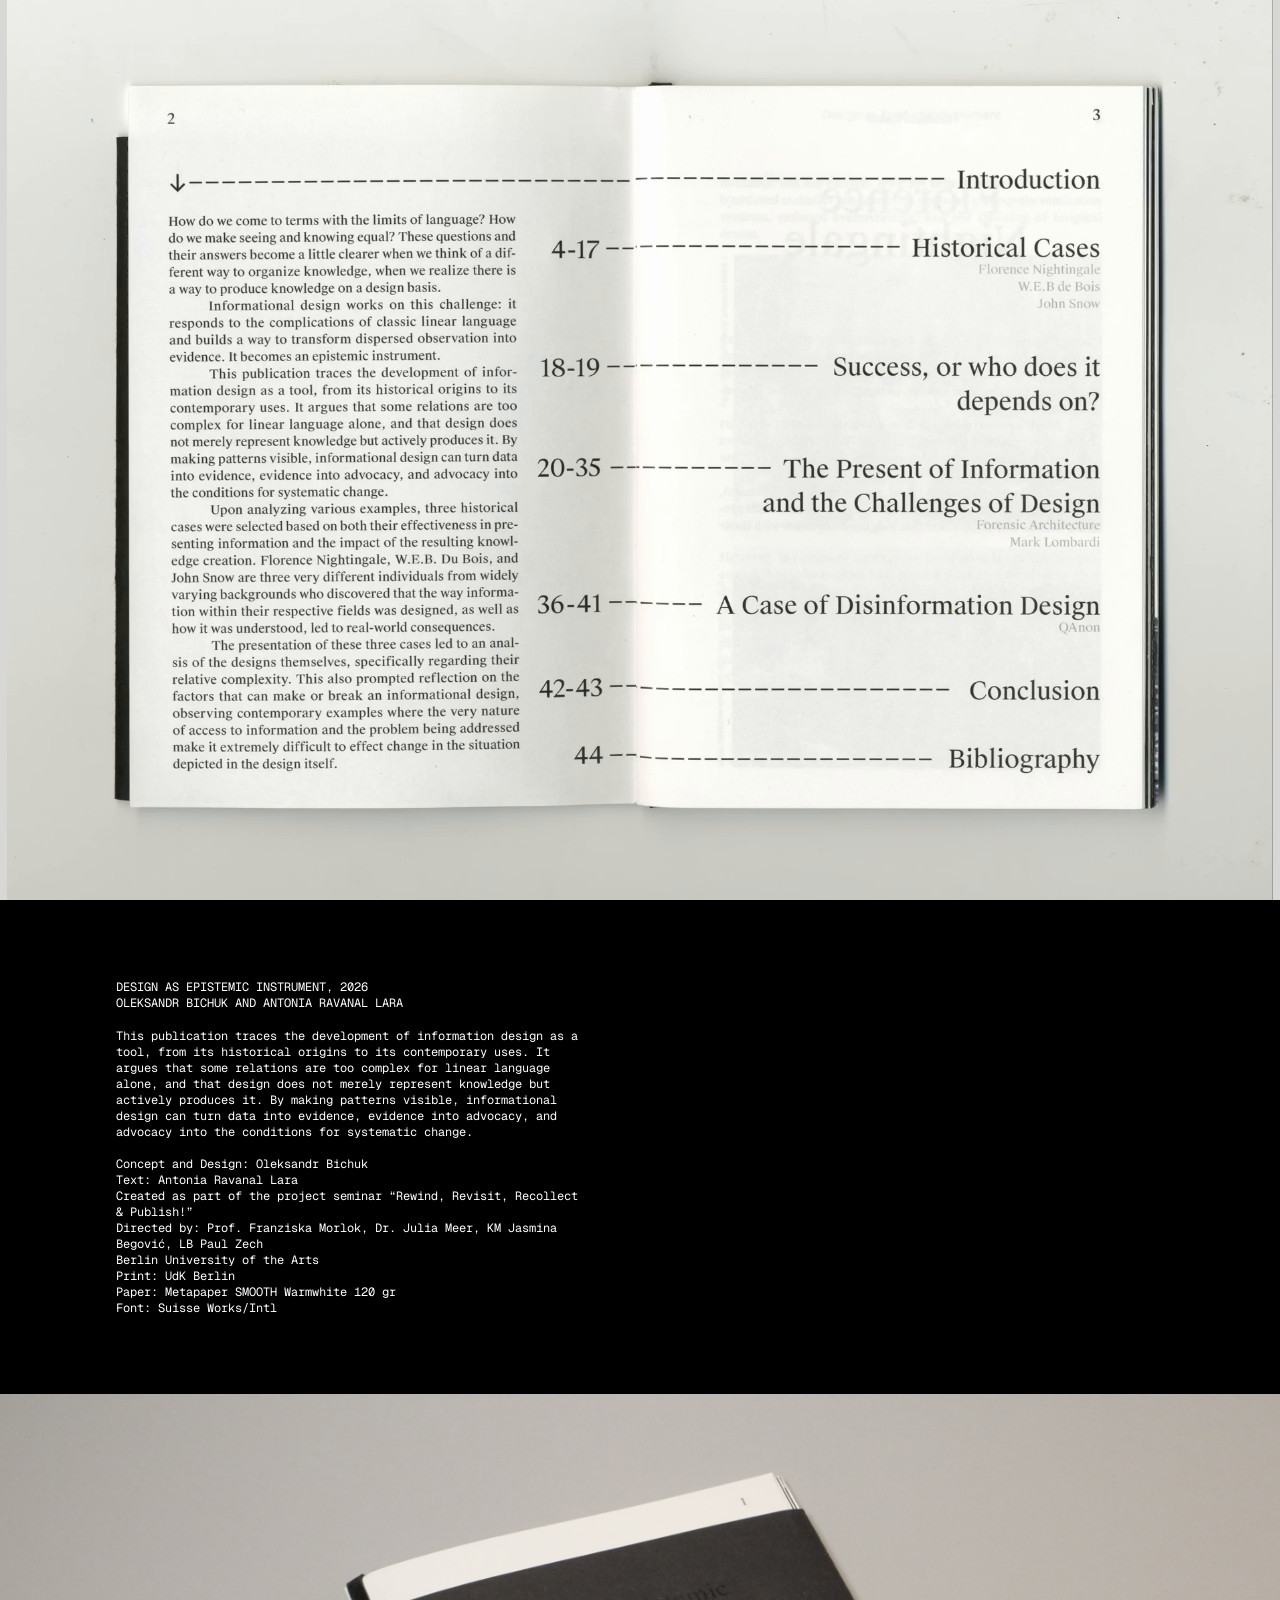
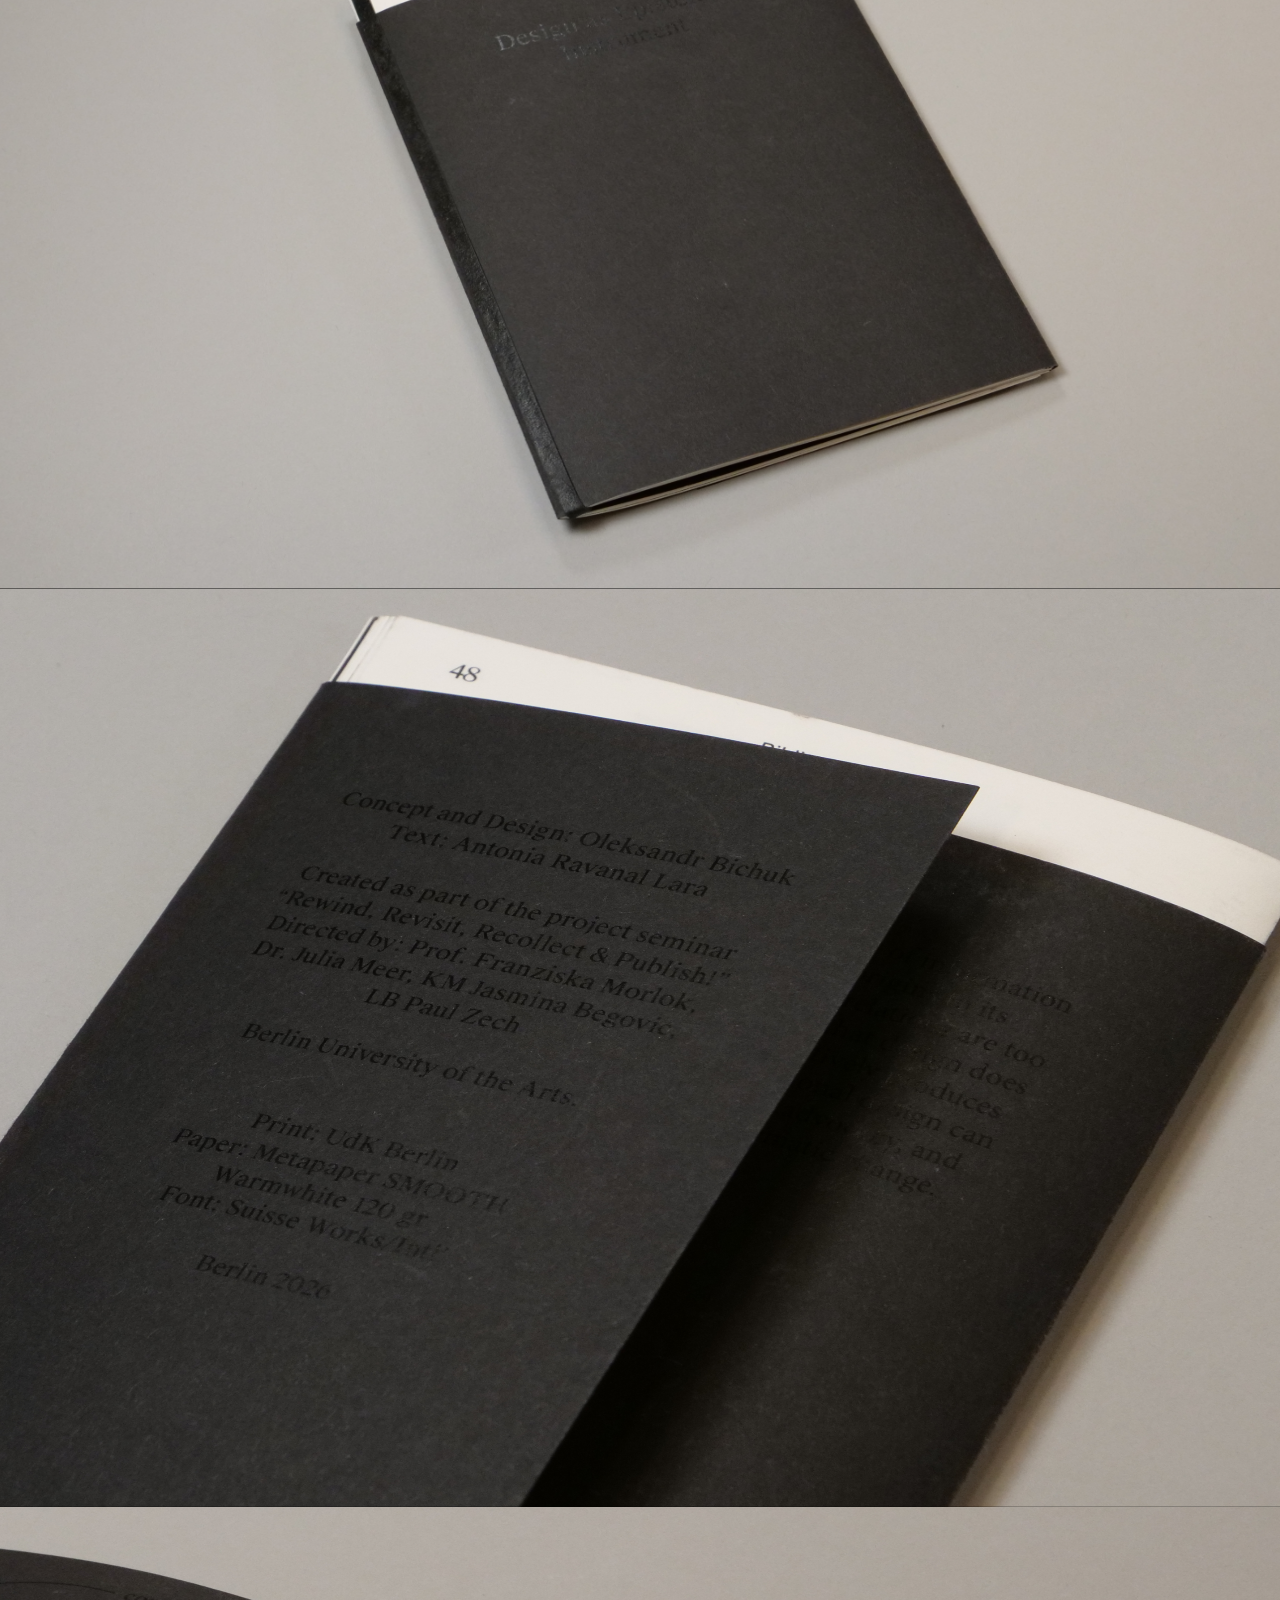
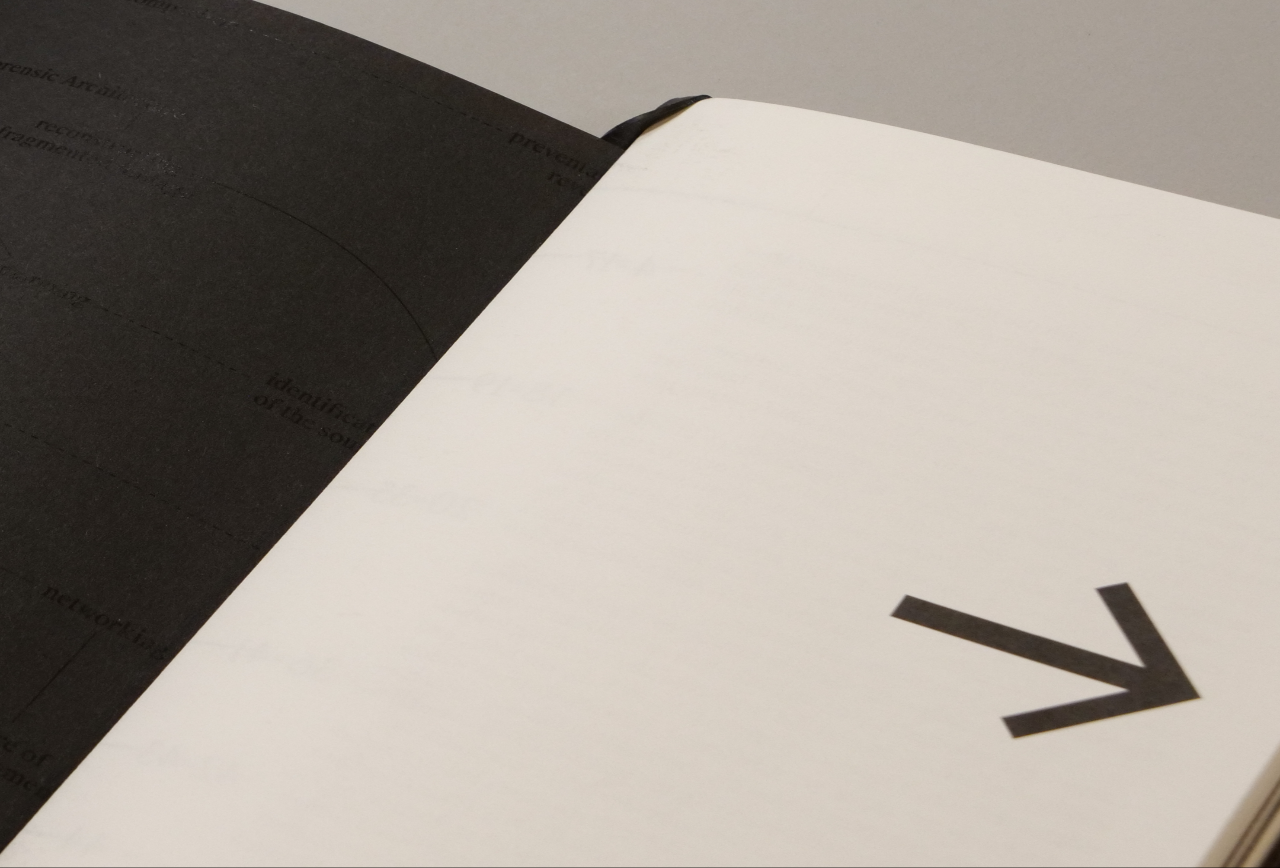
==== projects/design-as-epistemic.html @ a0432b74 "V9" ====
<!doctype html><html lang="en"><head><meta charset="UTF-8"><meta name="viewport" content="width=device-width,initial-scale=1"><title>Design as Epistemic Instrument</title><link rel="preconnect" href="https://fonts.googleapis.com"><link rel="preconnect" href="https://fonts.gstatic.com" crossorigin><link href="https://fonts.googleapis.com/css2?family=Geist+Mono:wght@400&display=swap" rel="stylesheet"><link rel="stylesheet" href="../detail.css"></head><body data-project="design-as-epistemic"><div id="project-viewport" class="project-viewport"></div><script src="../scenes.js"></script><script src="../presentation-rules.js"></script><script src="../detail.js"></script></body></html>
---- detail.css ----
/* PORTFOLIO / V2 — viewport-aware project pages.
 * At 1440×1024 this reproduces original Figma geometry. At other viewport
 * sizes the HERO follows browser height, while other blocks remain in flow.
 * The original image crop offsets and the typeface are never modified.
 */
* { box-sizing: border-box; }
html, body { margin: 0; padding: 0; background: #000; color: #fff; }
html { scrollbar-width: none; }
html::-webkit-scrollbar { display: none; }
body { width: 100%; overflow-x: hidden; }
.project-viewport { position: relative; width: 100%; background: #000; }
.project-hero { width: 100%; height: 100dvh; position: relative; overflow: hidden; background: #000; }
.project-hero-art { position: absolute; width: 1440px; overflow: hidden; transform-origin: top left; pointer-events: none; }
.project-hero-art .project-image { pointer-events: auto; }
.project-media { position: absolute; overflow: hidden; }
.project-image { display: block; position: absolute; max-width: none; object-fit: fill; }
.project-hero-gap { height: 0; width: 100%; background: #000; }
.project-text-region { position: relative; width: 100%; min-height: 100px; background: #000; color: #fff; font: 400 12px/16px 'Geist Mono','Courier New',monospace; }
.project-heading,.project-description { position: absolute; margin: 0; padding: 4px 0; font: inherit; color: #fff; white-space: pre-line; overflow-wrap: normal; }
.project-heading { text-transform: uppercase; }
body[data-project="whoami"] .project-heading { text-transform: none; }
.project-gallery { position: relative; width: 100%; background: #000; overflow: hidden; }
.project-gallery-art { position: absolute; top: 0; left: 0; width: 1440px; transform-origin: top left; }
.project-media video { cursor: pointer; }
.project-image:focus-visible { outline: none; filter: brightness(1.06); }
/* No redesigned mobile mockup was provided. Small screens keep the same media
 * ordering; text gets a readable single column instead of 5px scaled letters. */
@media (max-width: 760px) {
  .project-text-region { padding: 32px 16px 48px; min-height: 0; }
  .project-text-region .project-heading,
  .project-text-region .project-description { position: relative !important; left: auto !important; top: auto !important; width: 100% !important; min-height: 0 !important; }
  .project-text-region .project-description { margin-top: 22px; }
}

/* Clickable links keep the Figma white mono typography without forced underlining. */
.project-description a { color:inherit; font:inherit; text-decoration:none; }
.project-description a:hover, .project-description a:focus-visible { text-decoration:underline; text-underline-offset:2px; }
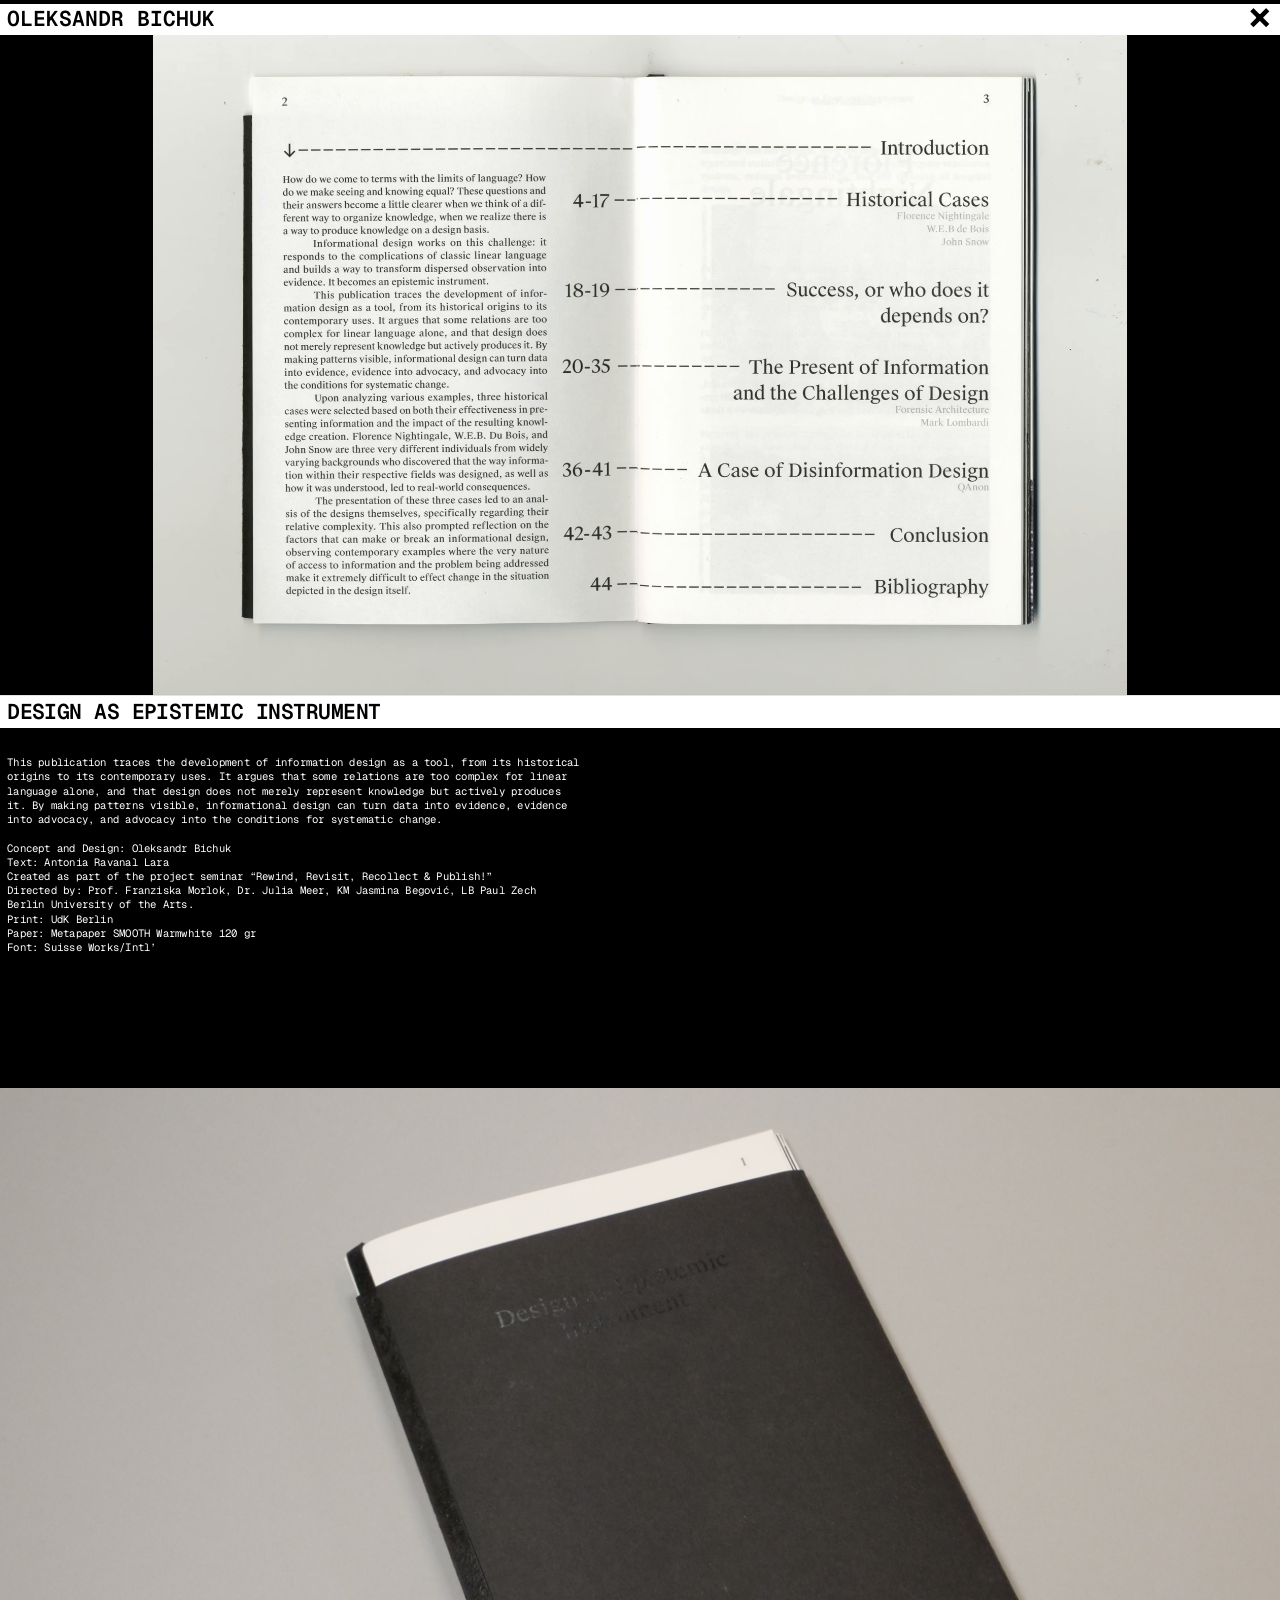
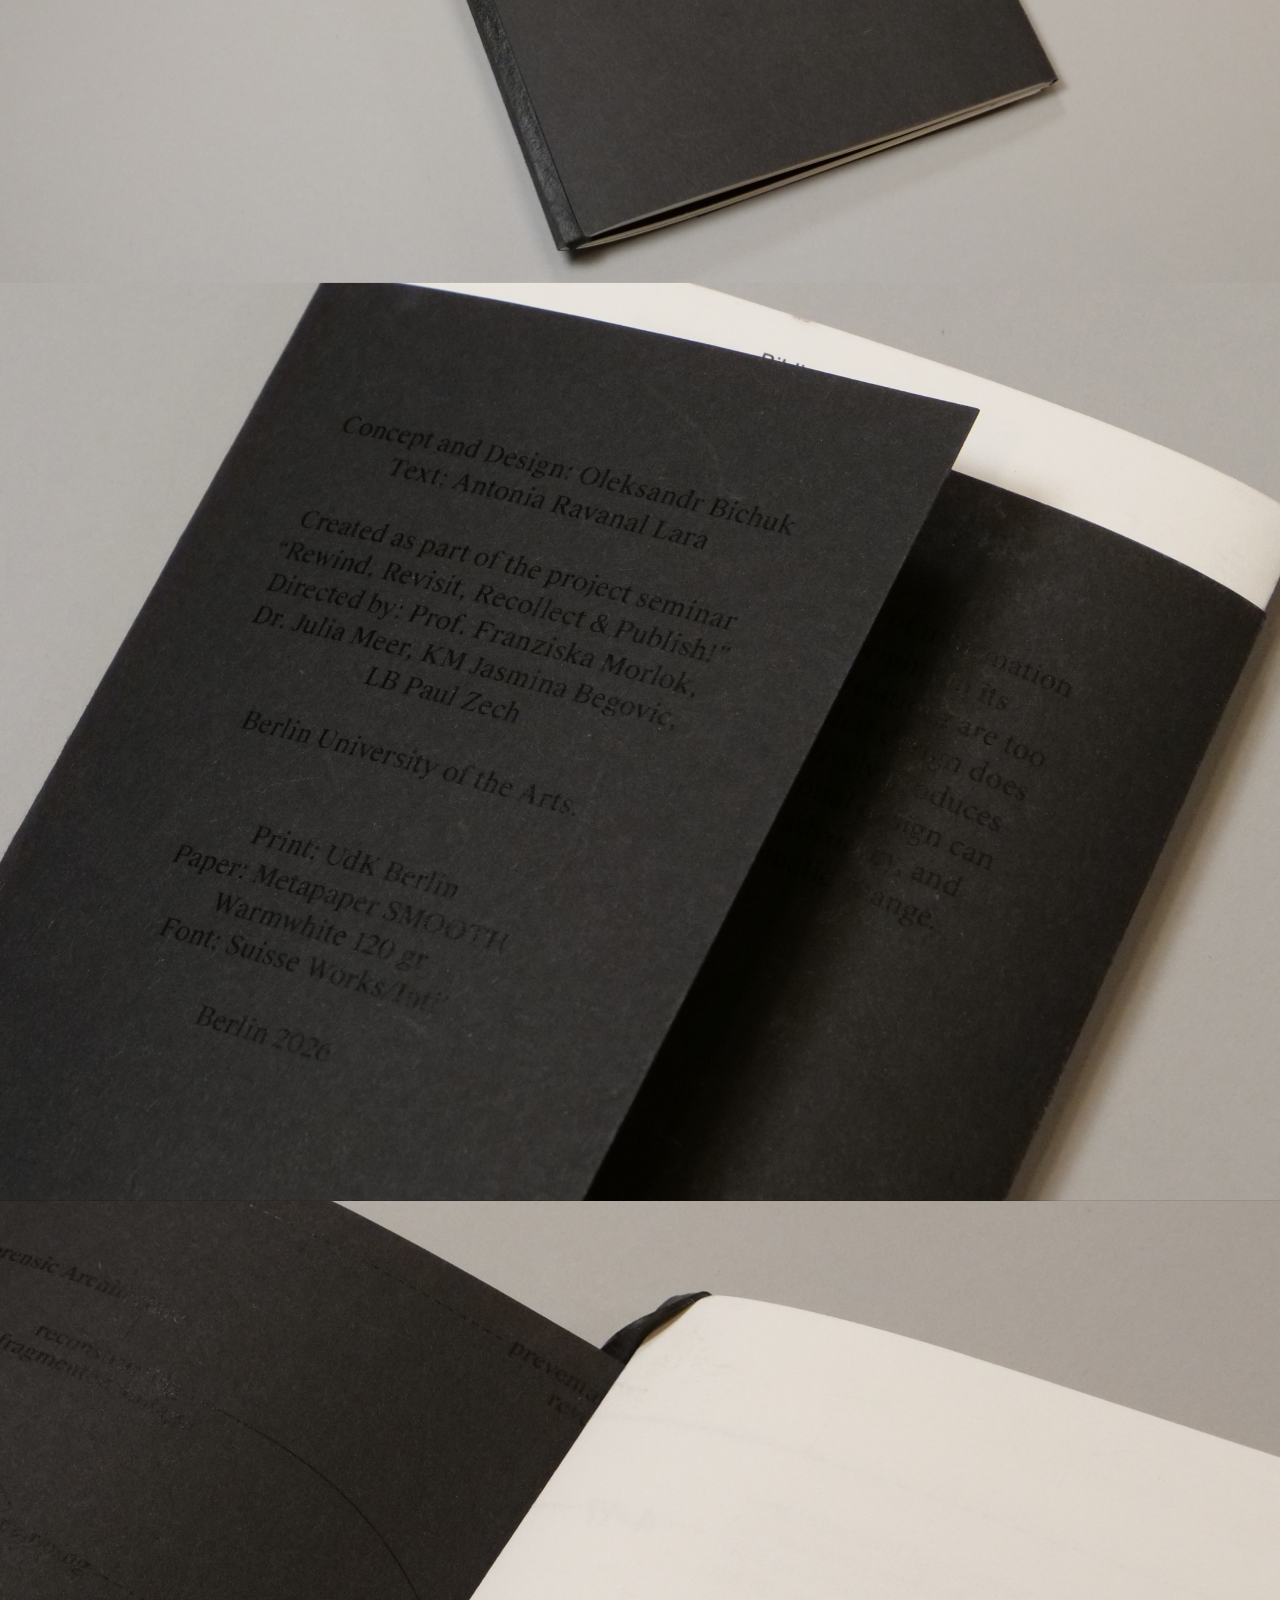
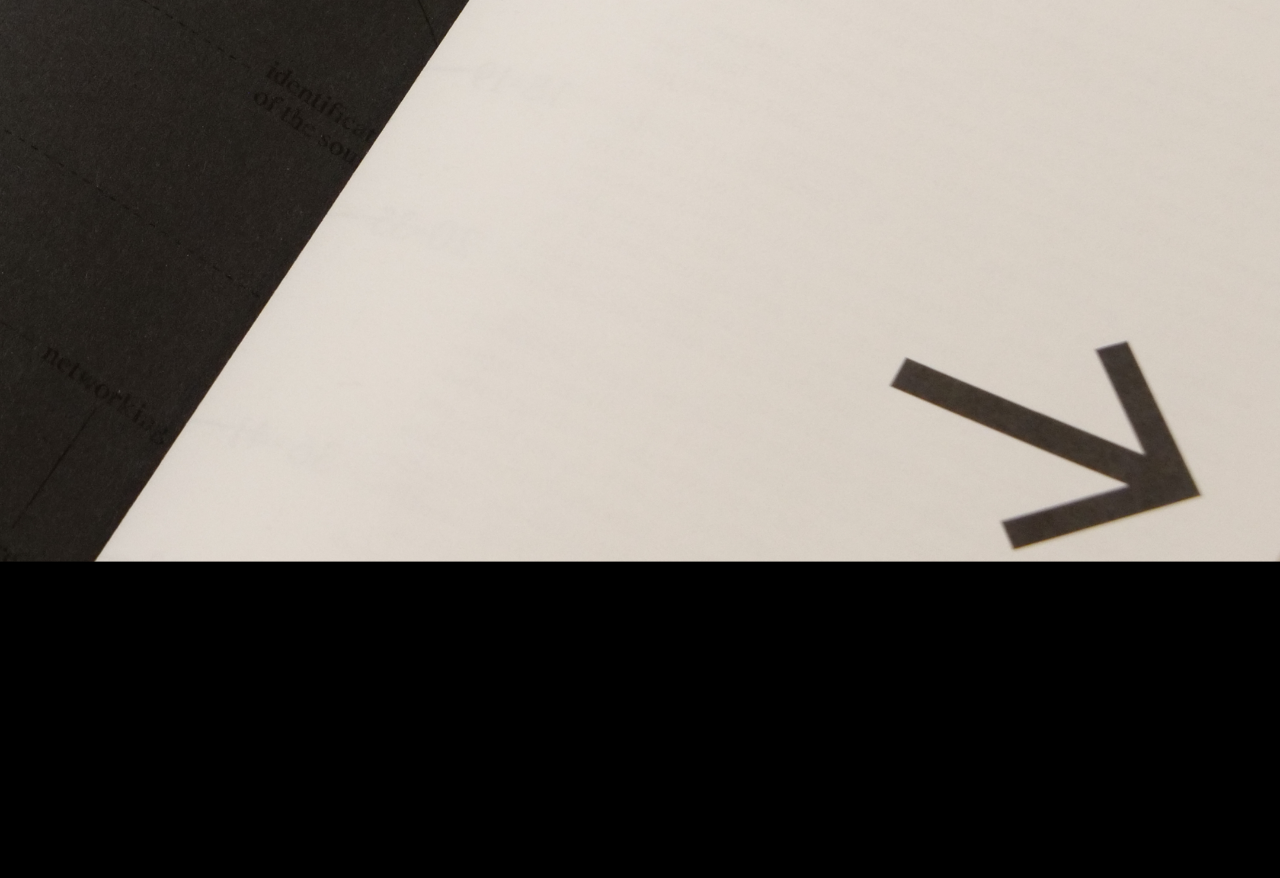
==== commit 230f6242: "V9.4" ====
--- a/projects/design-as-epistemic.html
+++ b/projects/design-as-epistemic.html
@@ -1 +1,32 @@
-<!doctype html><html lang="en"><head><meta charset="UTF-8"><meta name="viewport" content="width=device-width,initial-scale=1"><title>Design as Epistemic Instrument</title><link rel="preconnect" href="https://fonts.googleapis.com"><link rel="preconnect" href="https://fonts.gstatic.com" crossorigin><link href="https://fonts.googleapis.com/css2?family=Geist+Mono:wght@400&display=swap" rel="stylesheet"><link rel="stylesheet" href="../detail.css"></head><body data-project="design-as-epistemic"><div id="project-viewport" class="project-viewport"></div><script src="../scenes.js"></script><script src="../presentation-rules.js"></script><script src="../detail.js"></script></body></html>+<!doctype html>
+<html lang="en"><head><meta charset="utf-8"><meta name="viewport" content="width=device-width, initial-scale=1"><meta name="color-scheme" content="dark">
+<title>Design as epistemic instrument — Oleksandr Bichuk</title>
+<link rel="preconnect" href="https://fonts.googleapis.com"><link rel="preconnect" href="https://fonts.gstatic.com" crossorigin>
+<link href="https://fonts.googleapis.com/css2?family=Geist+Mono:wght@400;600&display=swap" rel="stylesheet">
+<link rel="stylesheet" href="./detail-figma-v1.css">
+</head><body data-project="design-as-epistemic">
+<div id="project-wrap" class="project-wrap" data-height="4588">
+  <!-- 4px black top band and 35px white header stick together during scrolling. -->
+  <div class="project-sticky-region"><header class="top-header">
+    <div class="header-name">oleksandr bichuk</div>
+    <a class="header-close" href="../index.html" aria-label="Back to portfolio"><span class="header-close-mark" aria-hidden="true">×</span></a>
+  </header></div>
+  <main id="project-artboard" class="project-artboard" aria-label="Design as epistemic instrument">
+    <div class="background" aria-hidden="true"></div>
+    <figure class="hero-image"><img src="../assets/design-hero-figma-frame.png" alt="Design as epistemic instrument — project hero" fetchpriority="high"></figure>
+    <div class="work-title"><h1>Design as epistemic instrument</h1></div>
+    <section class="description" aria-label="Project description"><p>This publication traces the development of information design as a tool, from its historical origins to its contemporary uses. It argues that some relations are too complex for linear language alone, and that design does not merely represent knowledge but actively produces it. By making patterns visible, informational design can turn data into evidence, evidence into advocacy, and advocacy into the conditions for systematic change.
+
+Concept and Design: Oleksandr Bichuk
+Text: Antonia Ravanal Lara
+Created as part of the project seminar “Rewind, Revisit, Recollect &amp; Publish!”
+Directed by: Prof. Franziska Morlok, Dr. Julia Meer, KM Jasmina Begović, LB Paul Zech
+Berlin University of the Arts.
+Print: UdK Berlin
+Paper: Metapaper SMOOTH Warmwhite 120 gr
+Font: Suisse Works/Intl’</p></section>
+    <figure class="project-image image-1"><img src="../assets/design-1.png" alt="Design as Epistemic Instrument publication — book cover" loading="lazy"></figure>
+<figure class="project-image image-2"><img src="../assets/design-2.png" alt="Detail of the book" loading="lazy"></figure>
+<figure class="project-image image-3"><img src="../assets/design-3.png" alt="Close-up view inside the book" loading="lazy"></figure>
+  </main>
+</div><script src="./detail-figma-v1.js" defer></script></body></html>
--- a/projects/detail-figma-v1.css
+++ b/projects/detail-figma-v1.css
@@ -0,0 +1,83 @@
+/* Three additional project pages — coordinates from the supplied Figma CSS export.
+   This stylesheet is intentionally scoped. It does not modify the home page or Komplexe Bilder. */
+:root { font-family: 'Geist Mono', monospace; color-scheme: dark; }
+* { box-sizing: border-box; }
+html { background: #000; margin: 0; scrollbar-width: none; }
+html::-webkit-scrollbar { display: none; }
+body { margin: 0; background: #000; color: #fff; overflow-x: hidden; }
+.project-wrap { position: relative; width: 100%; background: #000; --page-scale: 1; }
+.project-artboard {
+  position: absolute; left: 0; top: 0; width: 1440px; overflow: hidden;
+  transform-origin: top left; background: #000; font-family: 'Geist Mono', monospace;
+}
+.background { position: absolute; width: 1440px; height: 100%; left: 0; top: 0; background: #000; }
+.project-sticky-region {
+  position: sticky; z-index: 50; top: 0; left: 0; width: 100%;
+  height: calc(39px * var(--page-scale));
+  padding-top: calc(4px * var(--page-scale));
+  background: #000;
+}
+.top-header {
+  height: calc(35px * var(--page-scale)); background: #fff; color: #000;
+  width: 100%; position: relative; margin: 0; padding: 0;
+  overflow: hidden; font-family: 'Geist Mono', monospace;
+}
+.header-name {
+  position: absolute; top: 0; left: 0; width: calc(524px * var(--page-scale)); height: 100%;
+  padding: calc(4px * var(--page-scale)) calc(8px * var(--page-scale));
+  display: flex; align-items: center; font-family: 'Geist Mono', monospace;
+  font-size: calc(24px * var(--page-scale)); line-height: calc(31px * var(--page-scale));
+  font-weight: 600; text-transform: uppercase; white-space: nowrap;
+}
+.header-close {
+  position: absolute; display: block; right: 0; top: 0; width: calc(524px * var(--page-scale));
+  height: 100%; margin: 0; padding: 0; background: #fff; color: #000;
+  text-decoration: none; font-family: 'Geist Mono', monospace; cursor: pointer;
+}
+.header-close-mark {
+  position: absolute; display: block; top: calc(-17px * var(--page-scale));
+  left: calc(8px * var(--page-scale)); width: calc(508px * var(--page-scale));
+  height: calc(62px * var(--page-scale));
+  font-family: 'Geist Mono', monospace; font-size: calc(48px * var(--page-scale));
+  font-weight: 600; line-height: calc(62px * var(--page-scale)); text-align: right;
+}
+.header-close:focus-visible { outline: 2px solid #000; outline-offset: -2px; }
+.hero-image, .project-image { position: absolute; overflow: hidden; margin: 0; padding: 0; }
+.hero-image img, .project-image img {
+  display: block; width: 100%; height: 100%; border: 0;
+  object-fit: cover; object-position: center center; max-width: none;
+}
+.work-title {
+  position: absolute; top: 782px; left: 0; width: 1440px; height: 37px;
+  display: flex; align-items: center; padding: 4px 8px;
+  background: #fff; color: #000; z-index: 2;
+}
+.work-title h1 {
+  font: 600 24px/31px 'Geist Mono', monospace; text-transform: uppercase;
+  margin: 0; padding: 0; width: 1400px; white-space: nowrap;
+}
+.description {
+  position: absolute; top: 846px; left: 8px; width: 646px;
+  padding: 4px 0; color: #fff;
+}
+.description p {
+  font: 400 12px/16px 'Geist Mono', monospace;
+  margin: 0; padding: 0; width: 646px; white-space: pre-line;
+  overflow-wrap: break-word;
+}
+/* PageDesignAsEpistemicToolV1 — 1440 × 4588 */
+body[data-project='design-as-epistemic'] .project-artboard { height: 4588px; }
+body[data-project='design-as-epistemic'] .hero-image { left: 172px; top: -4px; width: 1096px; height: 786px; }
+body[data-project='design-as-epistemic'] .hero-image img { object-position: center center; }
+body[data-project='design-as-epistemic'] .description { height: 319px; }
+body[data-project='design-as-epistemic'] .project-image.image-1 { top: 1224px; left: -53px; width: 1605px; height: 904px; }
+body[data-project='design-as-epistemic'] .project-image.image-2 { top: 2118px; left: -197px; width: 1834px; height: 1033px; }
+body[data-project='design-as-epistemic'] .project-image.image-3 { top: 3151px; left: -464px; width: 1920px; height: 1081px; }
+/* PageEnyzklopedieV1 — 1440 × 1000 */
+body[data-project='enzyklopaedie'] .project-artboard { height: 1000px; }
+body[data-project='enzyklopaedie'] .hero-image { left: 59px; top: 39px; width: 1321px; height: 743px; }
+body[data-project='enzyklopaedie'] .description { height: 80px; }
+/* PageTurbulentV4 — 1440 × 940 */
+body[data-project='turbulent'] .project-artboard { height: 940px; }
+body[data-project='turbulent'] .hero-image { left: 0; top: 4px; width: 1442px; height: 811px; }
+body[data-project='turbulent'] .description { height: 319px; }
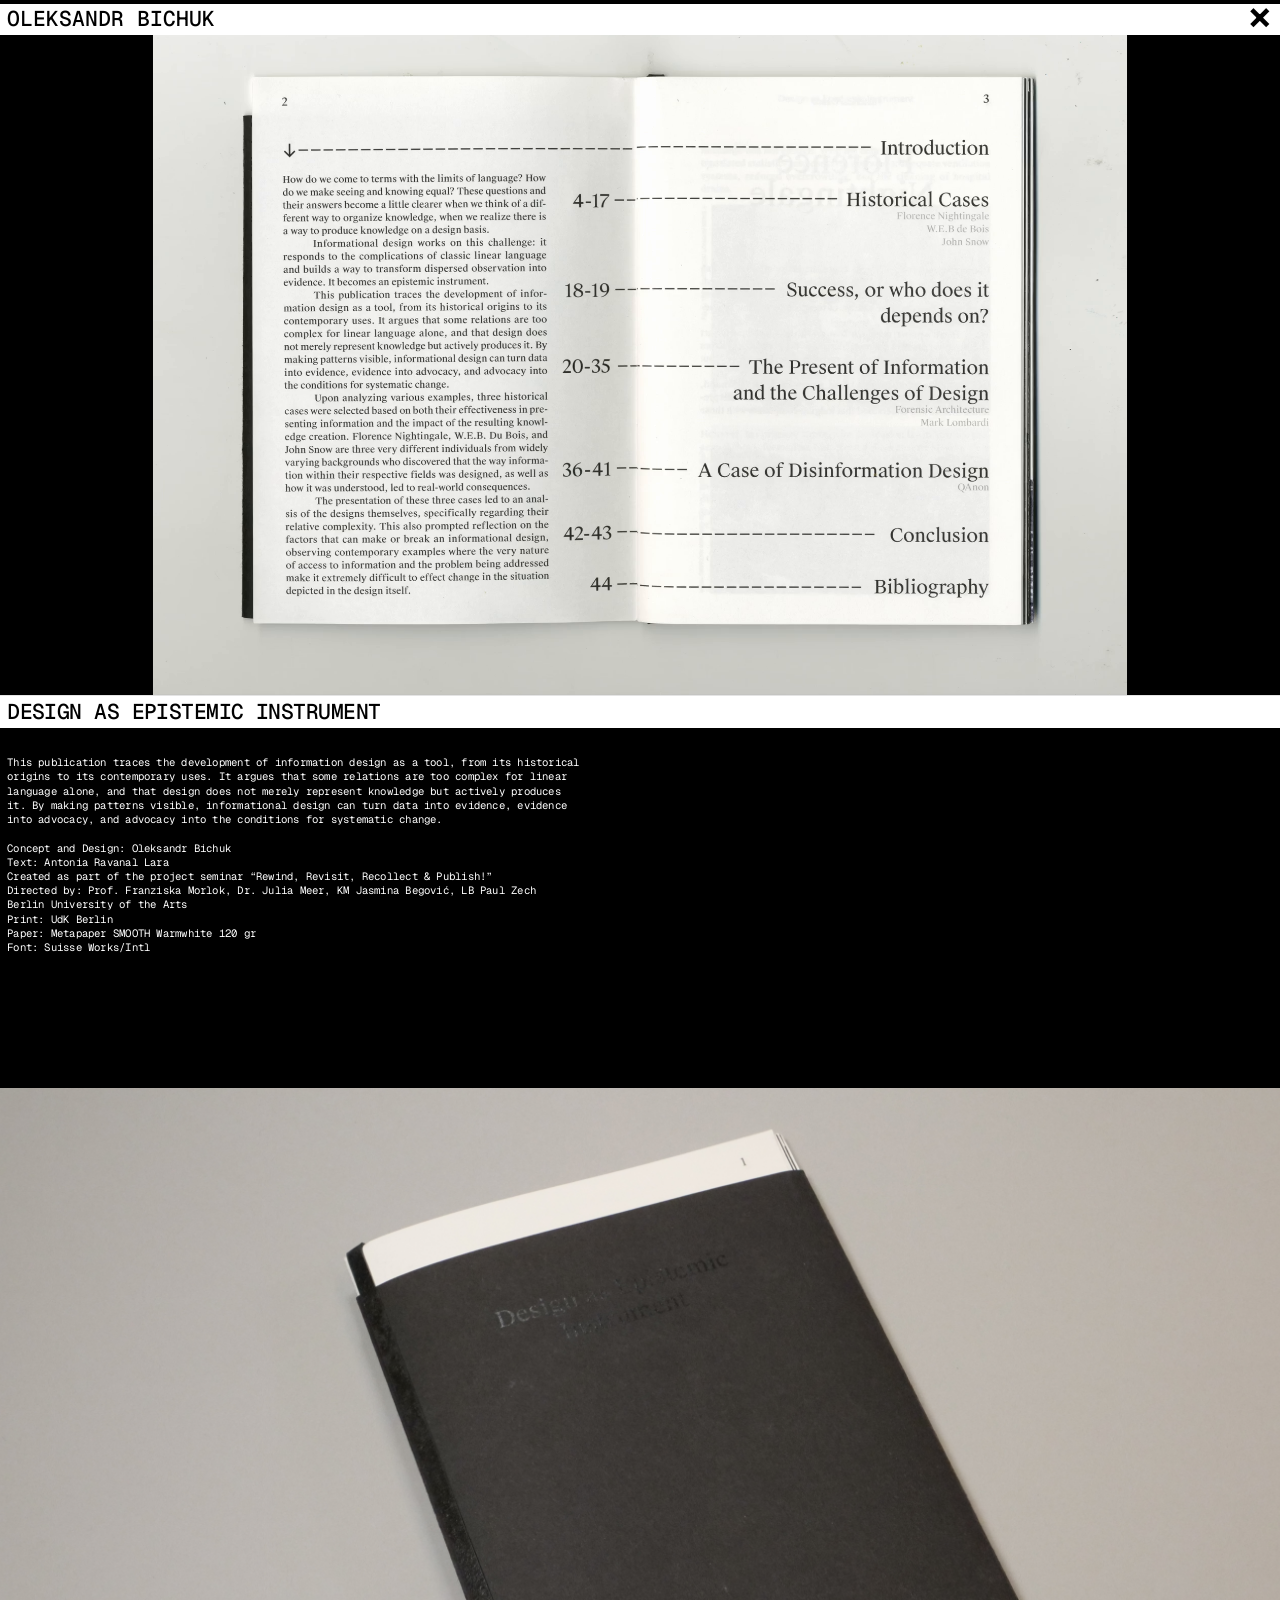
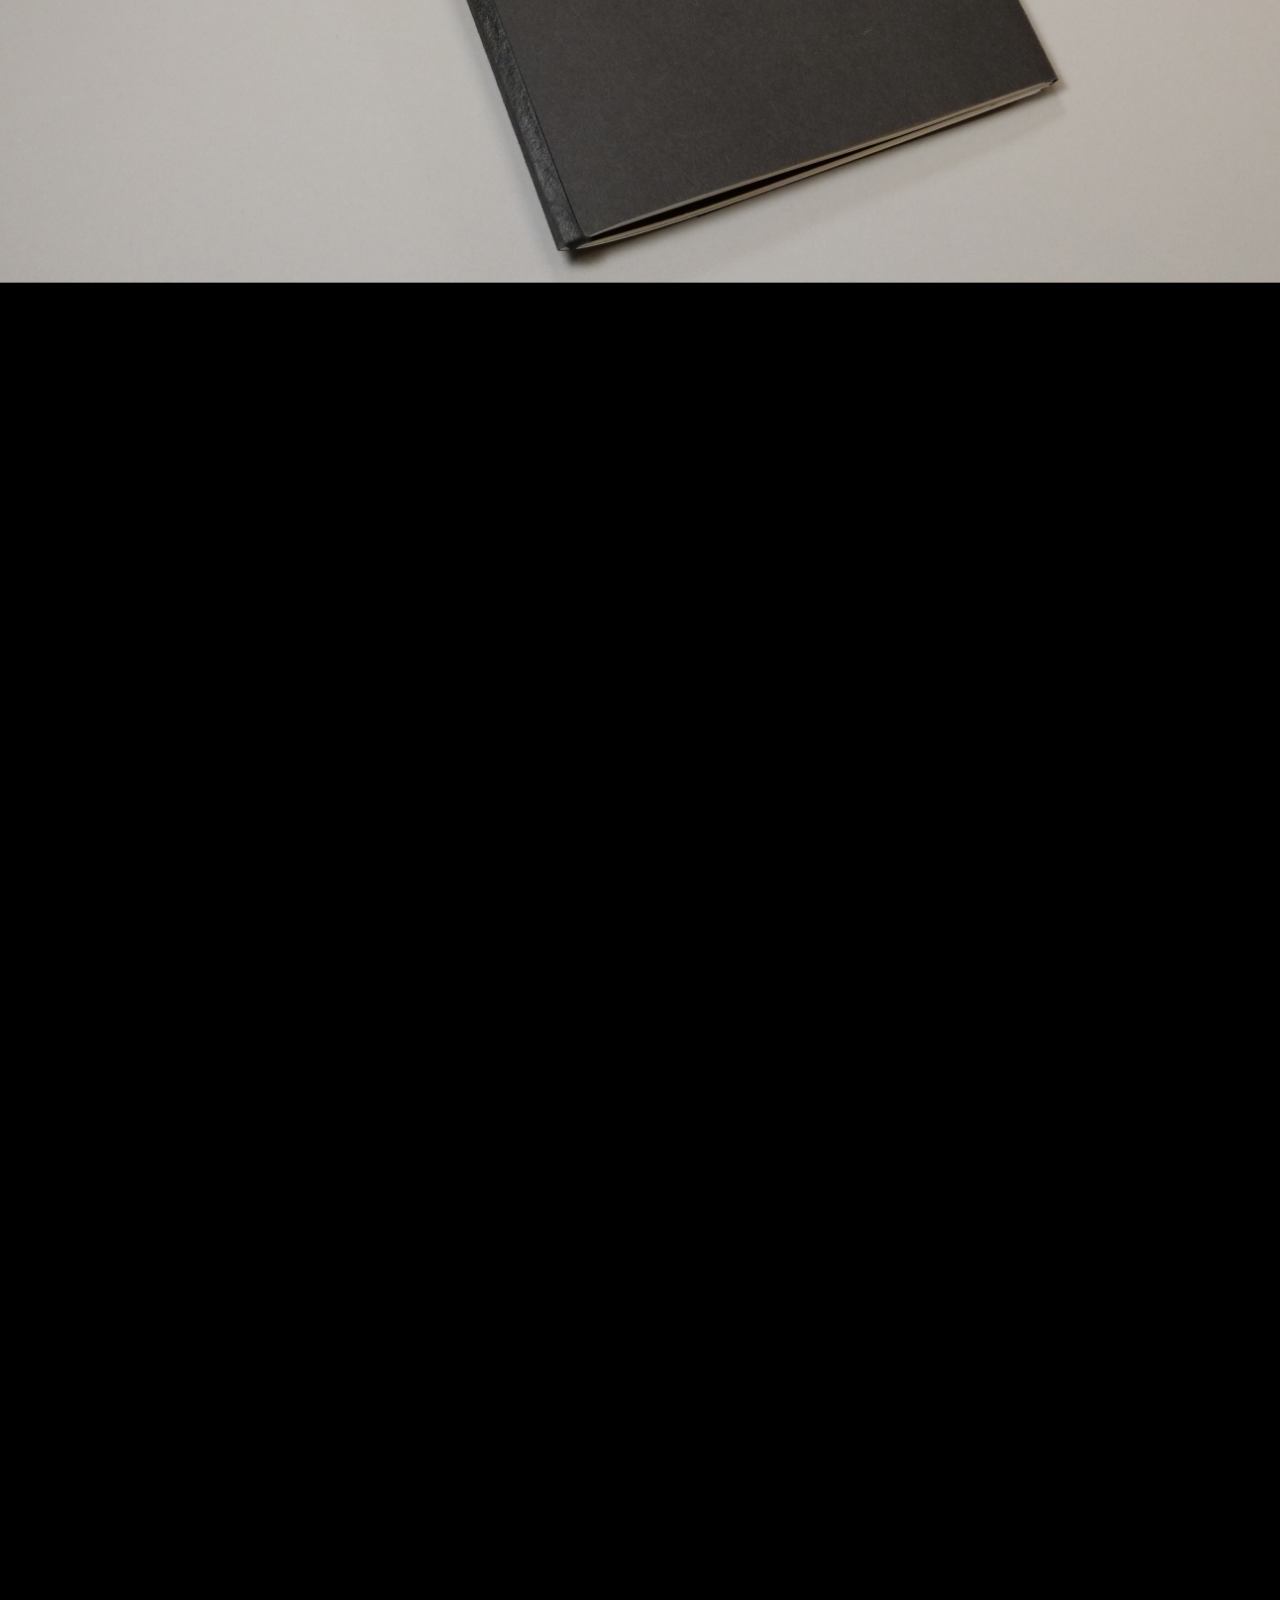
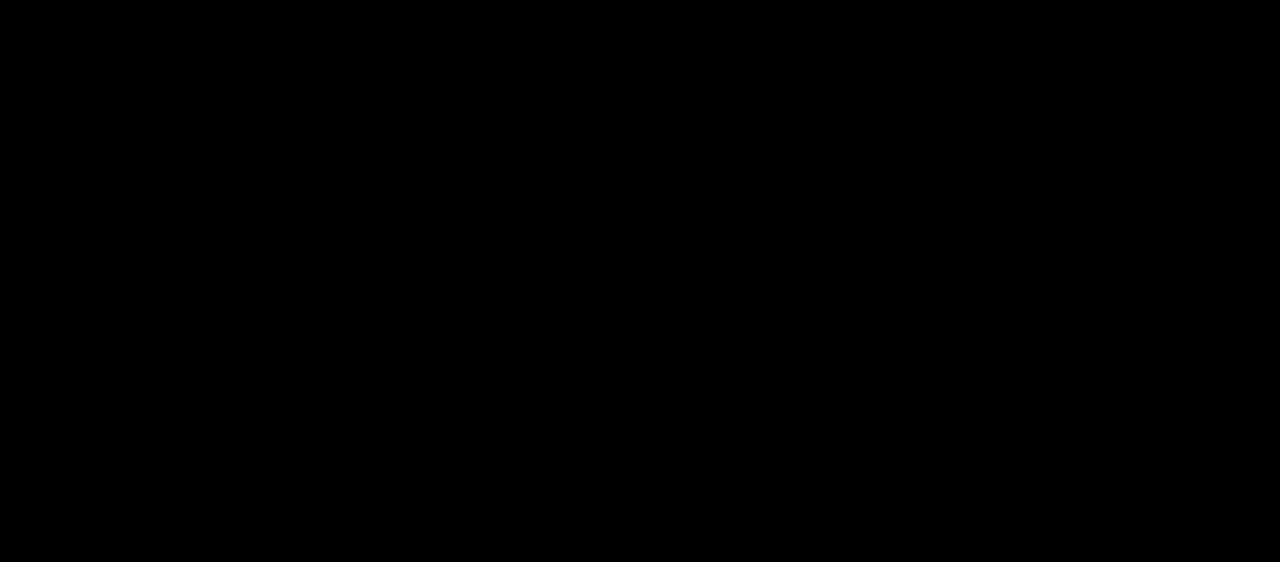
==== commit 5c8a4467: "V9.4" ====
--- a/projects/design-as-epistemic.html
+++ b/projects/design-as-epistemic.html
@@ -1,32 +1,20 @@
-<!doctype html>
-<html lang="en"><head><meta charset="utf-8"><meta name="viewport" content="width=device-width, initial-scale=1"><meta name="color-scheme" content="dark">
-<title>Design as epistemic instrument — Oleksandr Bichuk</title>
-<link rel="preconnect" href="https://fonts.googleapis.com"><link rel="preconnect" href="https://fonts.gstatic.com" crossorigin>
-<link href="https://fonts.googleapis.com/css2?family=Geist+Mono:wght@400;600&display=swap" rel="stylesheet">
-<link rel="stylesheet" href="./detail-figma-v1.css">
-</head><body data-project="design-as-epistemic">
-<div id="project-wrap" class="project-wrap" data-height="4588">
-  <!-- 4px black top band and 35px white header stick together during scrolling. -->
-  <div class="project-sticky-region"><header class="top-header">
-    <div class="header-name">oleksandr bichuk</div>
-    <a class="header-close" href="../index.html" aria-label="Back to portfolio"><span class="header-close-mark" aria-hidden="true">×</span></a>
-  </header></div>
-  <main id="project-artboard" class="project-artboard" aria-label="Design as epistemic instrument">
-    <div class="background" aria-hidden="true"></div>
-    <figure class="hero-image"><img src="../assets/design-hero-figma-frame.png" alt="Design as epistemic instrument — project hero" fetchpriority="high"></figure>
-    <div class="work-title"><h1>Design as epistemic instrument</h1></div>
-    <section class="description" aria-label="Project description"><p>This publication traces the development of information design as a tool, from its historical origins to its contemporary uses. It argues that some relations are too complex for linear language alone, and that design does not merely represent knowledge but actively produces it. By making patterns visible, informational design can turn data into evidence, evidence into advocacy, and advocacy into the conditions for systematic change.
+<!doctype html><html lang="en"><head><meta charset="utf-8"><meta name="viewport" content="width=device-width,initial-scale=1"><meta name="color-scheme" content="dark"><title>Design as epistemic instrument — Oleksandr Bichuk</title><link rel="preconnect" href="https://fonts.googleapis.com"><link rel="preconnect" href="https://fonts.gstatic.com" crossorigin><link href="https://fonts.googleapis.com/css2?family=Geist+Mono:wght@400;500;600&amp;display=swap" rel="stylesheet"><link rel="stylesheet" href="./project-v94.css?v=9.4"></head>
+<body data-project="design-as-epistemic"><div id="project-wrap" class="project-wrap" data-height="4232">
+<div class="project-sticky-region"><header class="top-header"><div class="header-name">oleksandr bichuk</div><a href="../index.html" class="header-close" aria-label="Back to portfolio index"><span class="header-close-mark" aria-hidden="true">×</span></a></header></div>
+<main id="project-artboard" class="project-artboard" style="height:4232px" aria-label="Design as epistemic instrument"><div class="background" aria-hidden="true"></div>
+<figure class="project-photo is-hero" style="left:172px;top:-4px;width:1096px;height:786px;"><video src="../assets/design-hero.mp4" poster="../assets/design-hero-figma-frame.png" data-start-time="1" autoplay muted playsinline loop preload="metadata" aria-label="Video documentation of Design as epistemic instrument (click to toggle sound)"></video></figure>
+<figure class="project-photo is-documentation" style="left:-53px;top:1224px;width:1605px;height:904px;"><img src="../assets/design-1.png" alt="Design as epistemic instrument — view 2" loading="lazy" decoding="async"> </figure>
+<figure class="project-photo is-documentation" style="left:-197px;top:2118px;width:1834px;height:1033px;"><img src="../assets/design-2.png" alt="Design as epistemic instrument — view 3" loading="lazy" decoding="async"> </figure>
+<figure class="project-photo is-documentation" style="left:-464px;top:3151px;width:1920px;height:1081px;"><img src="../assets/design-3.png" alt="Design as epistemic instrument — view 4" loading="lazy" decoding="async"> </figure>
+<div class="work-title"><h1>Design as epistemic instrument</h1></div>
+<section class="description" aria-label="Project description"><p>This publication traces the development of information design as a tool, from its historical origins to its contemporary uses. It argues that some relations are too complex for linear language alone, and that design does not merely represent knowledge but actively produces it. By making patterns visible, informational design can turn data into evidence, evidence into advocacy, and advocacy into the conditions for systematic change.
 
 Concept and Design: Oleksandr Bichuk
 Text: Antonia Ravanal Lara
 Created as part of the project seminar “Rewind, Revisit, Recollect &amp; Publish!”
 Directed by: Prof. Franziska Morlok, Dr. Julia Meer, KM Jasmina Begović, LB Paul Zech
-Berlin University of the Arts.
+Berlin University of the Arts
 Print: UdK Berlin
 Paper: Metapaper SMOOTH Warmwhite 120 gr
-Font: Suisse Works/Intl’</p></section>
-    <figure class="project-image image-1"><img src="../assets/design-1.png" alt="Design as Epistemic Instrument publication — book cover" loading="lazy"></figure>
-<figure class="project-image image-2"><img src="../assets/design-2.png" alt="Detail of the book" loading="lazy"></figure>
-<figure class="project-image image-3"><img src="../assets/design-3.png" alt="Close-up view inside the book" loading="lazy"></figure>
-  </main>
-</div><script src="./detail-figma-v1.js" defer></script></body></html>
+Font: Suisse Works/Intl</p></section>
+</main></div><script src="./project-v94.js?v=9.4" defer></script></body></html>
--- a/projects/project-v94.css
+++ b/projects/project-v94.css
@@ -0,0 +1,39 @@
+/* Portfolio V9.4 — Figma CodeExport_ProtV9.4.rtf (1440 px reference).
+   Project layout and header are identical at 1440 px. At other widths the
+   whole Figma artboard is scaled uniformly; all original media pixels retained. */
+:root{color-scheme:dark}
+*{box-sizing:border-box}
+html,body{margin:0;padding:0;background:#000;color:#fff}
+html{scrollbar-width:none}
+html::-webkit-scrollbar{display:none}
+body{overflow-x:hidden}
+.project-wrap{position:relative;width:100%;background:#000;--page-scale:1;--s4:4px;--s8:8px;--s24:24px;--s31:31px;--s35:35px;--s39:39px;--s48:48px;--s62:62px;--s508:508px;--s524:524px;--sn17:-17px;}
+.project-artboard{position:absolute;left:0;top:0;width:1440px;overflow:hidden;transform-origin:top left;background:#000;font:400 12px/16px 'Geist Mono',monospace}
+.project-artboard>.background{position:absolute;left:0;top:0;width:1440px;height:100%;background:#000;z-index:0}
+.project-sticky-region{position:sticky;z-index:50;top:0;width:100%;height:var(--s39);padding-top:var(--s4);background:#000;pointer-events:none}
+.top-header{position:relative;width:100%;height:var(--s35);background:#fff;color:#000;pointer-events:auto;font-family:'Geist Mono',monospace;overflow:hidden}
+.header-name{position:absolute;left:0;top:0;width:var(--s524);height:100%;display:flex;align-items:center;padding:var(--s4) var(--s8);font:500 var(--s24)/var(--s31) 'Geist Mono',monospace;white-space:nowrap;text-transform:uppercase}
+.header-close{position:absolute;right:0;top:0;width:var(--s524);height:100%;background:#fff;color:#000;text-decoration:none;cursor:pointer}
+.header-close-mark{position:absolute;top:var(--sn17);left:var(--s8);width:var(--s508);height:var(--s62);display:block;font:600 var(--s48)/var(--s62) 'Geist Mono',monospace;text-align:right;text-transform:uppercase}
+.header-close:focus-visible{outline:2px solid #000;outline-offset:-2px}
+.work-title{position:absolute;left:0;top:782px;width:1440px;height:37px;display:flex;align-items:center;padding:4px 8px;background:#fff;color:#000;z-index:2}
+.work-title h1{margin:0;padding:0;width:1400px;font:500 24px/31px 'Geist Mono',monospace;text-transform:uppercase;white-space:nowrap}
+.description{position:absolute;left:8px;top:846px;width:646px;padding:4px 0;background:#000;color:#fff;z-index:2}
+.description p{margin:0;padding:0;width:646px;color:inherit;font:400 12px/16px 'Geist Mono',monospace;white-space:pre-line;overflow-wrap:break-word}
+.description a{color:inherit;text-decoration:none}
+.description a:hover,.description a:focus-visible{text-decoration:underline;text-underline-offset:2px}
+.project-photo{position:absolute;margin:0;padding:0;overflow:hidden;z-index:1;background:#000}
+.project-photo img,.project-photo video{width:100%;height:100%;display:block;object-fit:cover;object-position:center;border:0;max-width:none}
+.project-photo video{cursor:pointer}
+/* Calibrated crop of the tall 005 source against the 1x Figma hero composition. */
+body[data-project='shahed'] .project-photo.is-hero img{object-position:center 30.13%;transform:translateX(-278px)}
+/* Design hero has the book image centered on a neutral grey field in Figma. */
+body[data-project='design-as-epistemic'] .project-photo.is-hero{background:#d7d8d5}
+/* IRL — Figma PhotoLayout: x=130, top=65, 5 columns × 220px and 20px gap. */
+.irl-gallery{position:absolute;left:0;top:65px;width:1440px;display:flex;flex-wrap:wrap;gap:40px 20px;align-items:flex-start;align-content:flex-start;padding:0 130px;z-index:1}
+.irl-photo{flex:0 0 220px;width:220px;display:flex;flex-direction:column;align-items:flex-start;gap:4px;margin:0;padding:0;border:0;border-radius:0;background:transparent;color:#fff;text-align:left;font:400 12px/16px 'Geist Mono',monospace;cursor:pointer}
+.irl-photo img{width:220px;display:block;object-fit:cover;max-width:none}
+.irl-photo span{display:block;min-height:16px;width:100%;padding:0 0 0 0;text-transform:uppercase}
+.irl-photo:hover,.irl-photo:focus-visible,.irl-photo.is-selected{background:#fff;color:#000;outline:none}
+.irl-photo:hover span,.irl-photo:focus-visible span,.irl-photo.is-selected span{background:#fff;color:#000}
+/* On very narrow screens retain the original composition rather than rearrange unprovided mobile designs. */
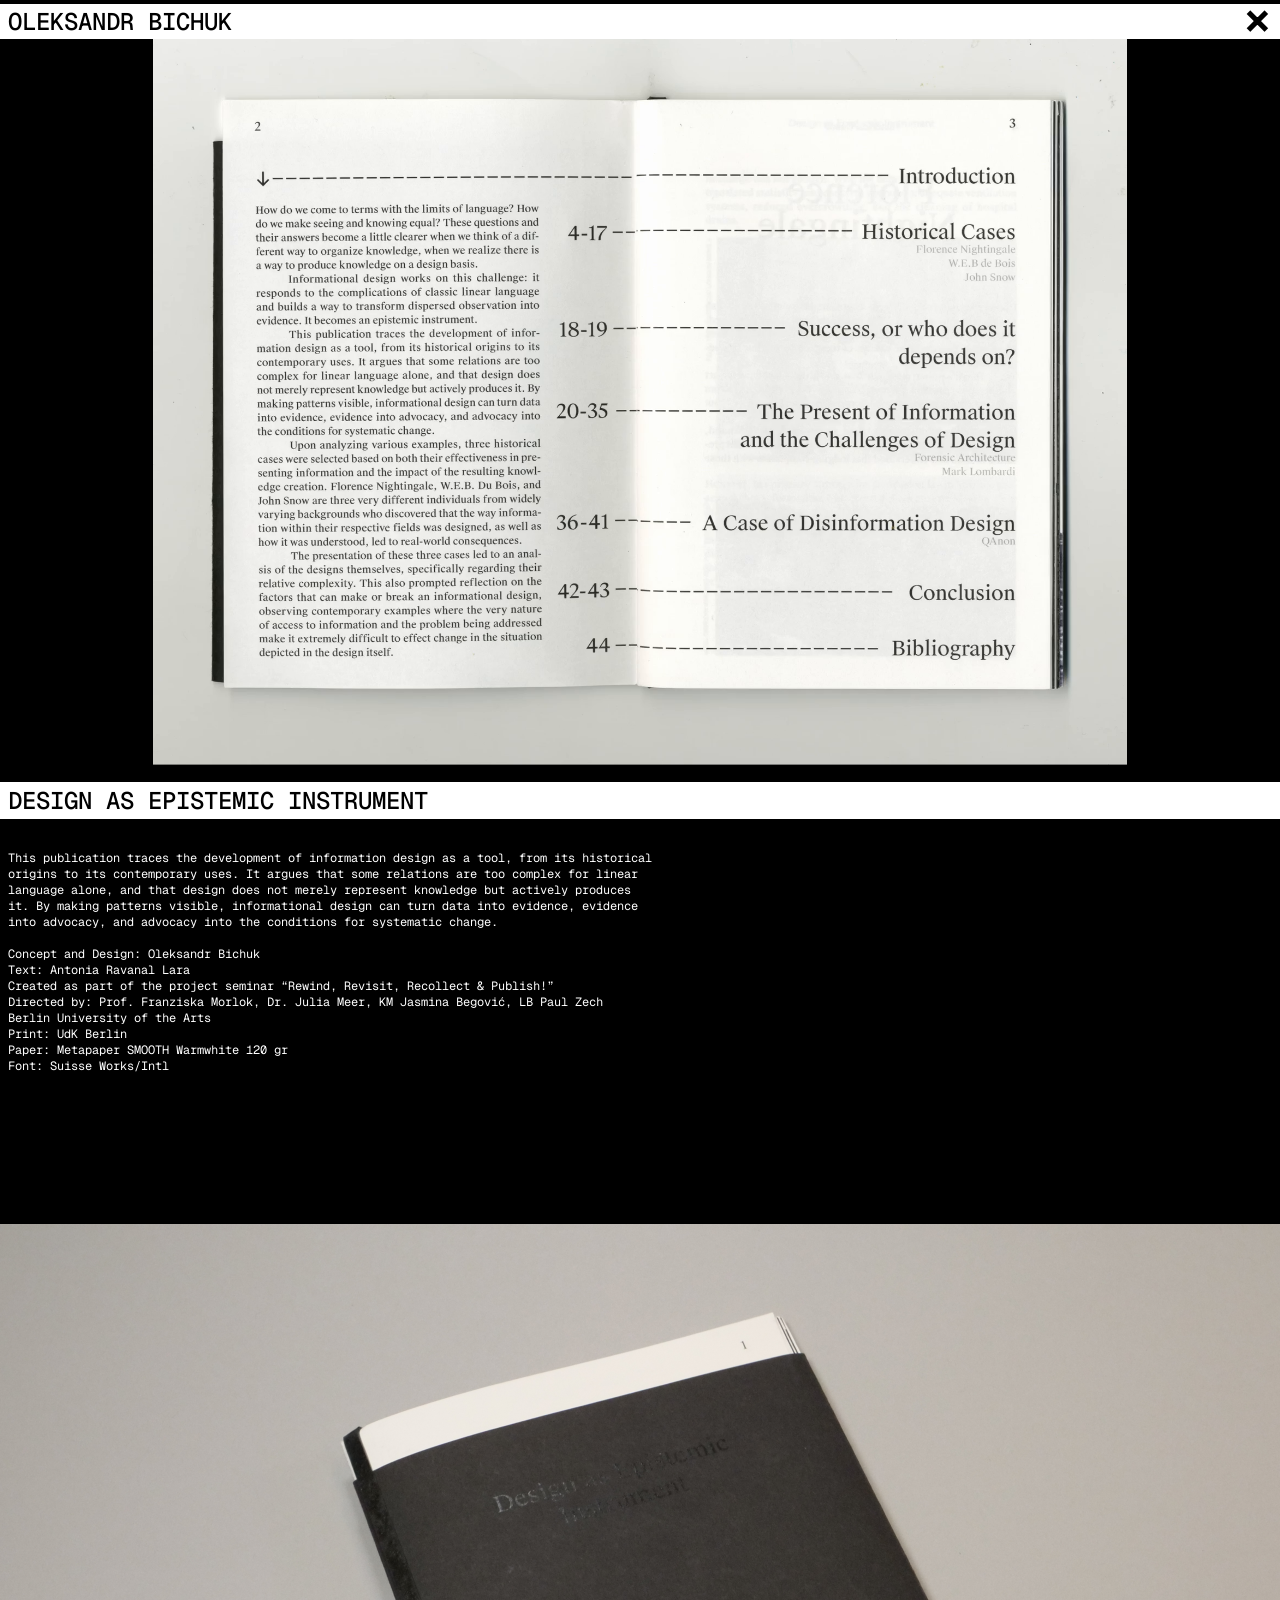
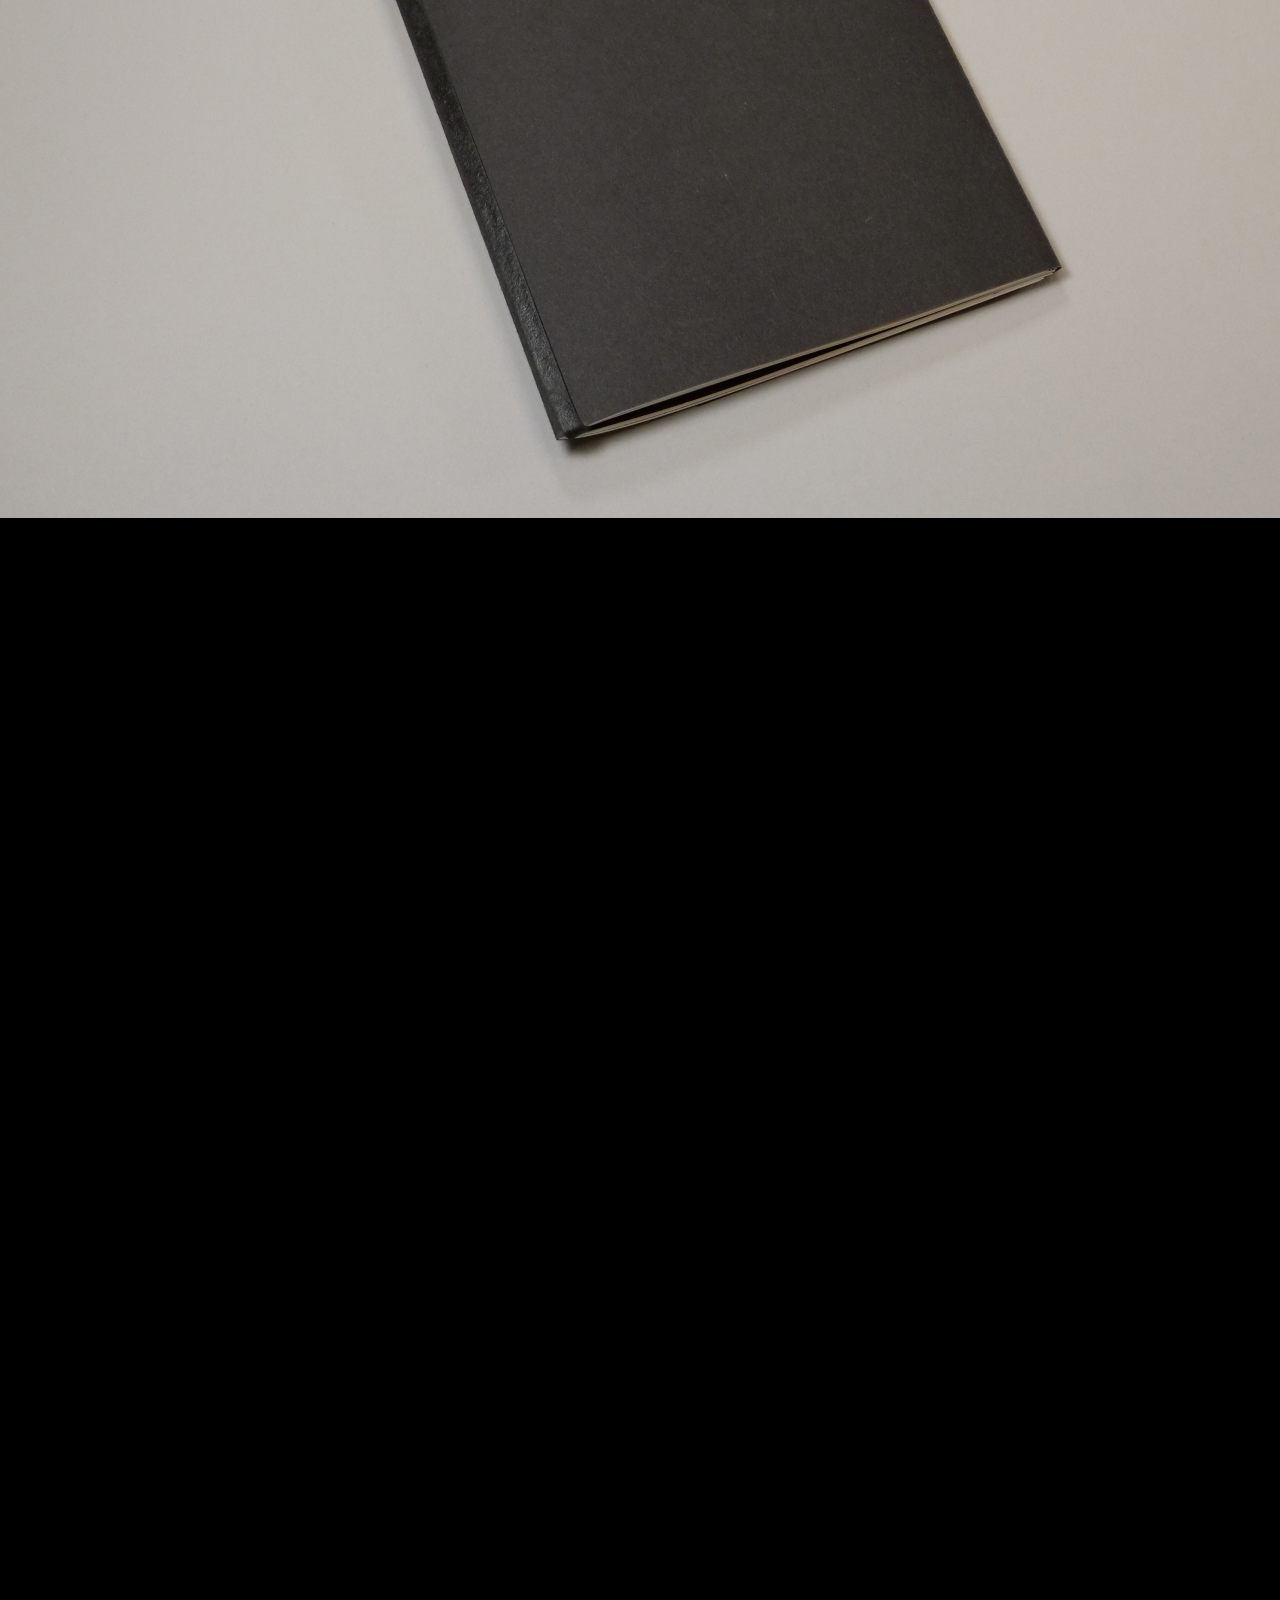
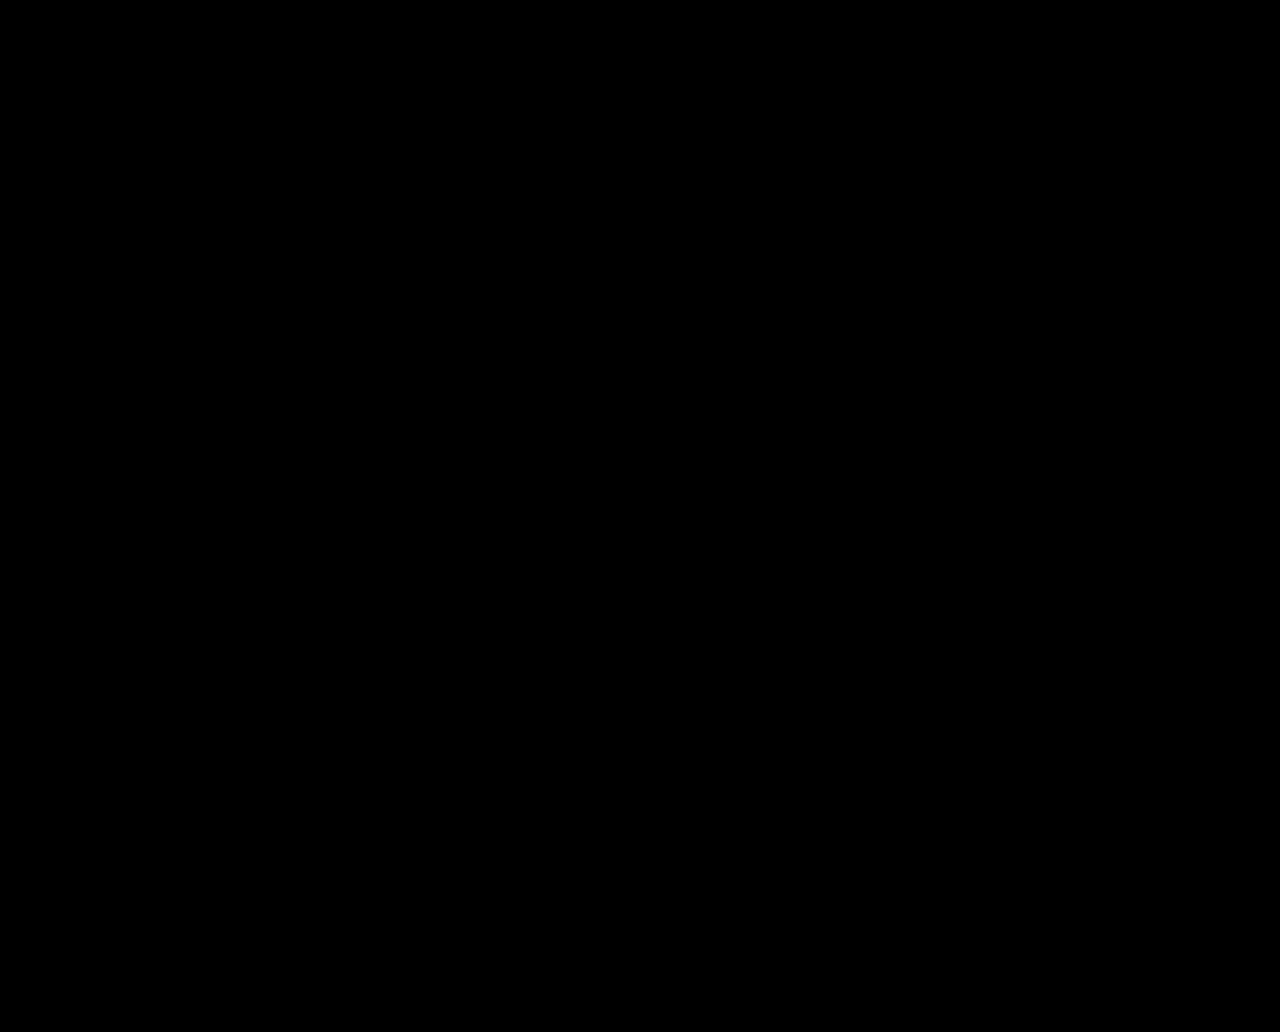
==== commit 891c84da: "V9.5" ====
--- a/projects/design-as-epistemic.html
+++ b/projects/design-as-epistemic.html
@@ -1,4 +1,4 @@
-<!doctype html><html lang="en"><head><meta charset="utf-8"><meta name="viewport" content="width=device-width,initial-scale=1"><meta name="color-scheme" content="dark"><title>Design as epistemic instrument — Oleksandr Bichuk</title><link rel="preconnect" href="https://fonts.googleapis.com"><link rel="preconnect" href="https://fonts.gstatic.com" crossorigin><link href="https://fonts.googleapis.com/css2?family=Geist+Mono:wght@400;500;600&amp;display=swap" rel="stylesheet"><link rel="stylesheet" href="./project-v94.css?v=9.4"></head>
+<!doctype html><html lang="en"><head><meta charset="utf-8"><meta name="viewport" content="width=device-width,initial-scale=1"><meta name="color-scheme" content="dark"><title>Design as epistemic instrument — Oleksandr Bichuk</title><link rel="preconnect" href="https://fonts.googleapis.com"><link rel="preconnect" href="https://fonts.gstatic.com" crossorigin><link href="https://fonts.googleapis.com/css2?family=Geist+Mono:wght@400;500;600&amp;display=swap" rel="stylesheet"><link rel="stylesheet" href="./project-v94.css?v=9.5"></head>
 <body data-project="design-as-epistemic"><div id="project-wrap" class="project-wrap" data-height="4232">
 <div class="project-sticky-region"><header class="top-header"><div class="header-name">oleksandr bichuk</div><a href="../index.html" class="header-close" aria-label="Back to portfolio index"><span class="header-close-mark" aria-hidden="true">×</span></a></header></div>
 <main id="project-artboard" class="project-artboard" style="height:4232px" aria-label="Design as epistemic instrument"><div class="background" aria-hidden="true"></div>
@@ -17,4 +17,4 @@
 Print: UdK Berlin
 Paper: Metapaper SMOOTH Warmwhite 120 gr
 Font: Suisse Works/Intl</p></section>
-</main></div><script src="./project-v94.js?v=9.4" defer></script></body></html>+</main></div><script src="./project-v94.js?v=9.5" defer></script></body></html>
--- a/projects/project-v94.css
+++ b/projects/project-v94.css
@@ -1,39 +1,53 @@
-/* Portfolio V9.4 — Figma CodeExport_ProtV9.4.rtf (1440 px reference).
-   Project layout and header are identical at 1440 px. At other widths the
-   whole Figma artboard is scaled uniformly; all original media pixels retained. */
+/* Portfolio V9.5 — responsive project layout with native-size type.
+   Figma reference at 1440px is preserved. Media widths adapt horizontally;
+   24px heading, 12px descriptions, 35px header, 220px IRL images do not scale.
+   No browser transform scale() of entire artboard. */
 :root{color-scheme:dark}
 *{box-sizing:border-box}
 html,body{margin:0;padding:0;background:#000;color:#fff}
 html{scrollbar-width:none}
 html::-webkit-scrollbar{display:none}
 body{overflow-x:hidden}
-.project-wrap{position:relative;width:100%;background:#000;--page-scale:1;--s4:4px;--s8:8px;--s24:24px;--s31:31px;--s35:35px;--s39:39px;--s48:48px;--s62:62px;--s508:508px;--s524:524px;--sn17:-17px;}
-.project-artboard{position:absolute;left:0;top:0;width:1440px;overflow:hidden;transform-origin:top left;background:#000;font:400 12px/16px 'Geist Mono',monospace}
-.project-artboard>.background{position:absolute;left:0;top:0;width:1440px;height:100%;background:#000;z-index:0}
+.project-wrap{position:relative;width:100%;background:#000;--media-scale:1;--s4:4px;--s8:8px;--s24:24px;--s31:31px;--s35:35px;--s39:39px;--s48:48px;--s62:62px;--s508:508px;--s524:524px;--sn17:-17px;}
+.project-artboard{position:absolute;left:0;top:0;width:100%;overflow:hidden;background:#000;font:400 12px/16px 'Geist Mono',monospace}
+.project-artboard>.background{position:absolute;left:0;top:0;width:100%;height:100%;background:#000;z-index:0}
 .project-sticky-region{position:sticky;z-index:50;top:0;width:100%;height:var(--s39);padding-top:var(--s4);background:#000;pointer-events:none}
 .top-header{position:relative;width:100%;height:var(--s35);background:#fff;color:#000;pointer-events:auto;font-family:'Geist Mono',monospace;overflow:hidden}
 .header-name{position:absolute;left:0;top:0;width:var(--s524);height:100%;display:flex;align-items:center;padding:var(--s4) var(--s8);font:500 var(--s24)/var(--s31) 'Geist Mono',monospace;white-space:nowrap;text-transform:uppercase}
 .header-close{position:absolute;right:0;top:0;width:var(--s524);height:100%;background:#fff;color:#000;text-decoration:none;cursor:pointer}
 .header-close-mark{position:absolute;top:var(--sn17);left:var(--s8);width:var(--s508);height:var(--s62);display:block;font:600 var(--s48)/var(--s62) 'Geist Mono',monospace;text-align:right;text-transform:uppercase}
 .header-close:focus-visible{outline:2px solid #000;outline-offset:-2px}
-.work-title{position:absolute;left:0;top:782px;width:1440px;height:37px;display:flex;align-items:center;padding:4px 8px;background:#fff;color:#000;z-index:2}
-.work-title h1{margin:0;padding:0;width:1400px;font:500 24px/31px 'Geist Mono',monospace;text-transform:uppercase;white-space:nowrap}
-.description{position:absolute;left:8px;top:846px;width:646px;padding:4px 0;background:#000;color:#fff;z-index:2}
-.description p{margin:0;padding:0;width:646px;color:inherit;font:400 12px/16px 'Geist Mono',monospace;white-space:pre-line;overflow-wrap:break-word}
+.work-title{position:absolute;left:0;top:782px;width:100%;height:37px;display:flex;align-items:center;padding:4px 8px;background:#fff;color:#000;z-index:2}
+.work-title h1{margin:0;padding:0;width:100%;font:500 24px/31px 'Geist Mono',monospace;text-transform:uppercase;white-space:nowrap}
+.description{position:absolute;left:8px;top:846px;width:min(646px, calc(100% - 16px));padding:4px 0;background:#000;color:#fff;z-index:2}
+.description p{margin:0;padding:0;width:100%;color:inherit;font:400 12px/16px 'Geist Mono',monospace;white-space:pre-line;overflow-wrap:break-word}
 .description a{color:inherit;text-decoration:none}
 .description a:hover,.description a:focus-visible{text-decoration:underline;text-underline-offset:2px}
 .project-photo{position:absolute;margin:0;padding:0;overflow:hidden;z-index:1;background:#000}
 .project-photo img,.project-photo video{width:100%;height:100%;display:block;object-fit:cover;object-position:center;border:0;max-width:none}
 .project-photo video{cursor:pointer}
 /* Calibrated crop of the tall 005 source against the 1x Figma hero composition. */
-body[data-project='shahed'] .project-photo.is-hero img{object-position:center 30.13%;transform:translateX(-278px)}
+body[data-project='shahed'] .project-photo.is-hero img{object-position:center 30.13%;transform:translateX(calc(-278px * var(--media-scale)))}
 /* Design hero has the book image centered on a neutral grey field in Figma. */
 body[data-project='design-as-epistemic'] .project-photo.is-hero{background:#d7d8d5}
 /* IRL — Figma PhotoLayout: x=130, top=65, 5 columns × 220px and 20px gap. */
-.irl-gallery{position:absolute;left:0;top:65px;width:1440px;display:flex;flex-wrap:wrap;gap:40px 20px;align-items:flex-start;align-content:flex-start;padding:0 130px;z-index:1}
+.irl-gallery{position:absolute;left:50%;transform:translateX(-50%);top:65px;
+ width:min(1180px, calc(100% - 24px));display:flex;flex-wrap:wrap;gap:40px 20px;
+ align-items:flex-start;align-content:flex-start;padding:0;z-index:1}
 .irl-photo{flex:0 0 220px;width:220px;display:flex;flex-direction:column;align-items:flex-start;gap:4px;margin:0;padding:0;border:0;border-radius:0;background:transparent;color:#fff;text-align:left;font:400 12px/16px 'Geist Mono',monospace;cursor:pointer}
 .irl-photo img{width:220px;display:block;object-fit:cover;max-width:none}
-.irl-photo span{display:block;min-height:16px;width:100%;padding:0 0 0 0;text-transform:uppercase}
+.irl-photo span{display:block;min-height:29px;width:100%;padding:0;text-transform:uppercase}
+.irl-photo:first-child span{min-height:16px}
 .irl-photo:hover,.irl-photo:focus-visible,.irl-photo.is-selected{background:#fff;color:#000;outline:none}
 .irl-photo:hover span,.irl-photo:focus-visible span,.irl-photo.is-selected span{background:#fff;color:#000}
-/* On very narrow screens retain the original composition rather than rearrange unprovided mobile designs. */
+/* Five fixed-width images at >=1180px. At narrower widths wrap naturally. */
+@media(max-width:1100px){
+ .irl-gallery{width:min(940px, calc(100% - 24px))}
+ .header-name{font-size:clamp(13px,2.4vw,24px);max-width:calc(100% - 55px)}
+ .header-close{width:60px}
+ .header-close-mark{left:auto;right:8px;width:auto}
+ .work-title h1{font-size:clamp(15px,2.3vw,24px);white-space:normal;line-height:1.1}
+}
+@media(max-width:700px){.irl-gallery{width:min(460px, calc(100% - 24px))}}
+@media(max-width:460px){.irl-gallery{width:min(220px, calc(100% - 24px))}}
+
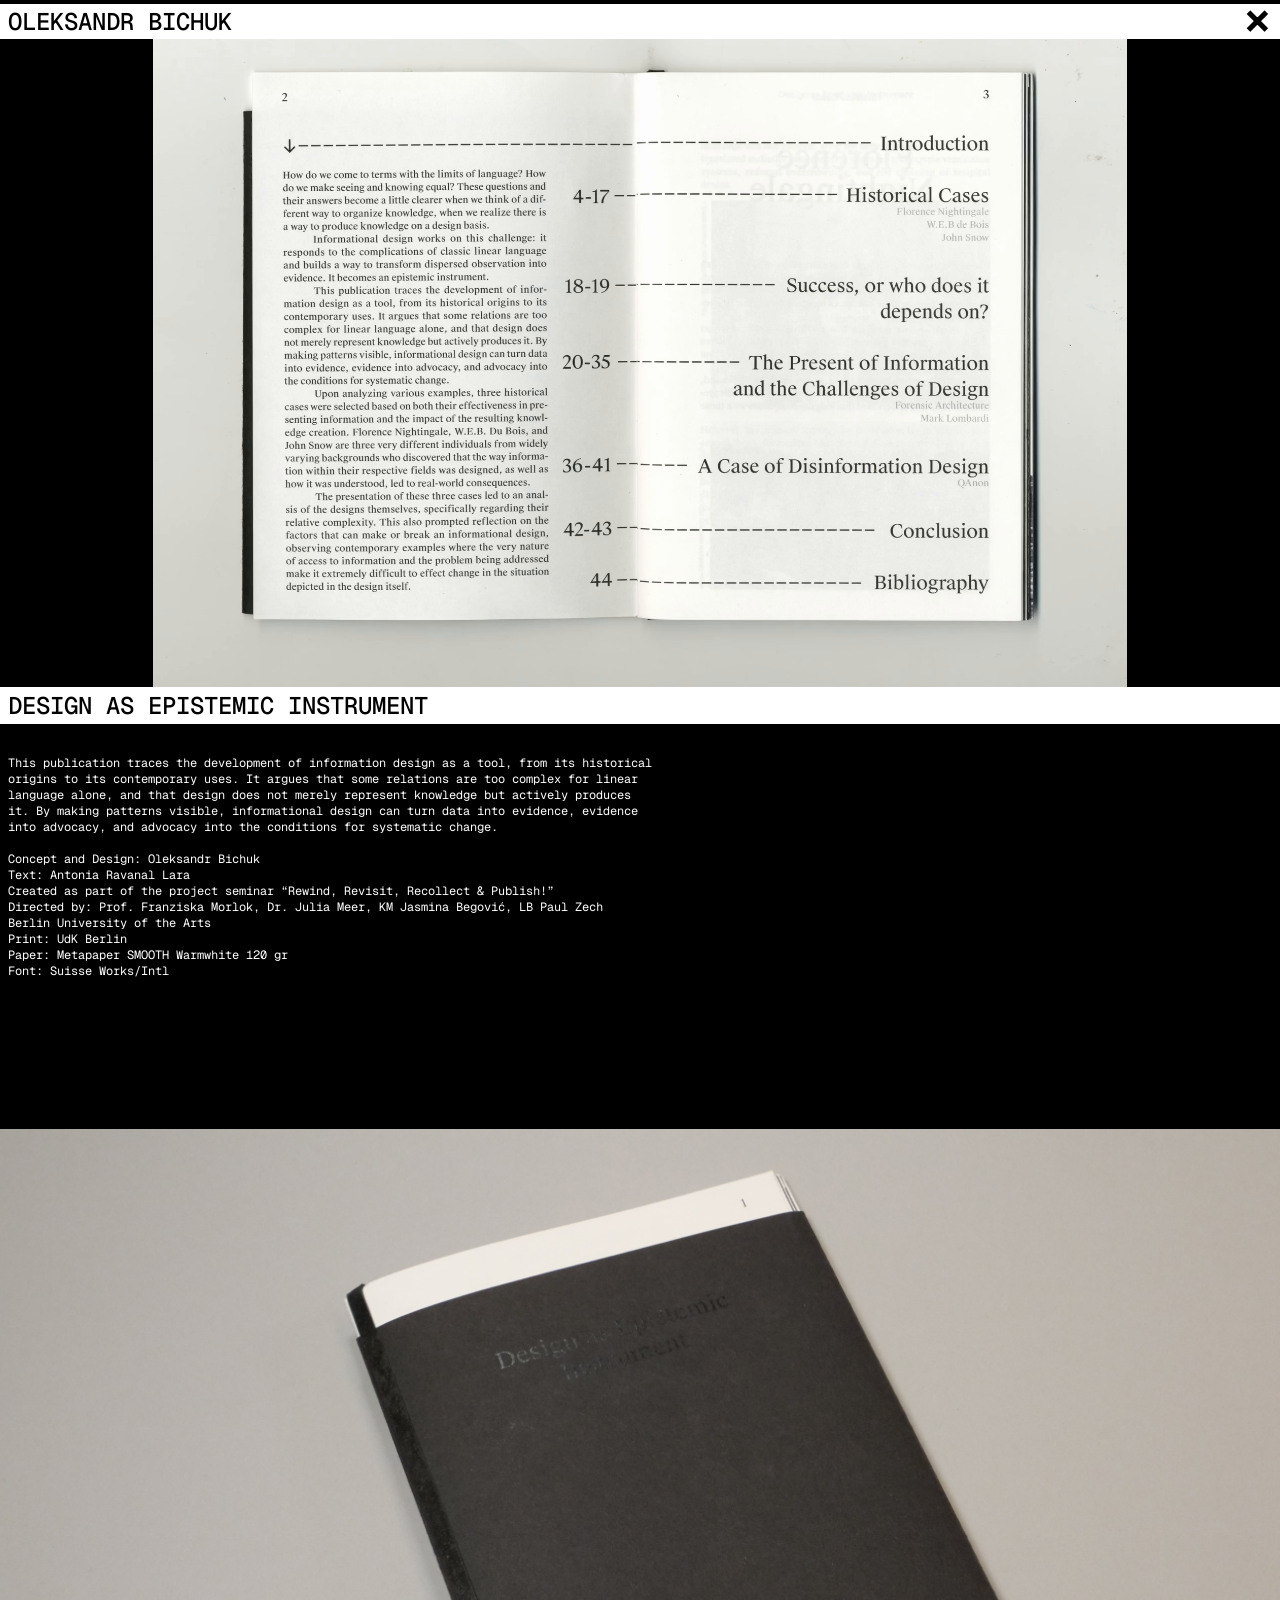
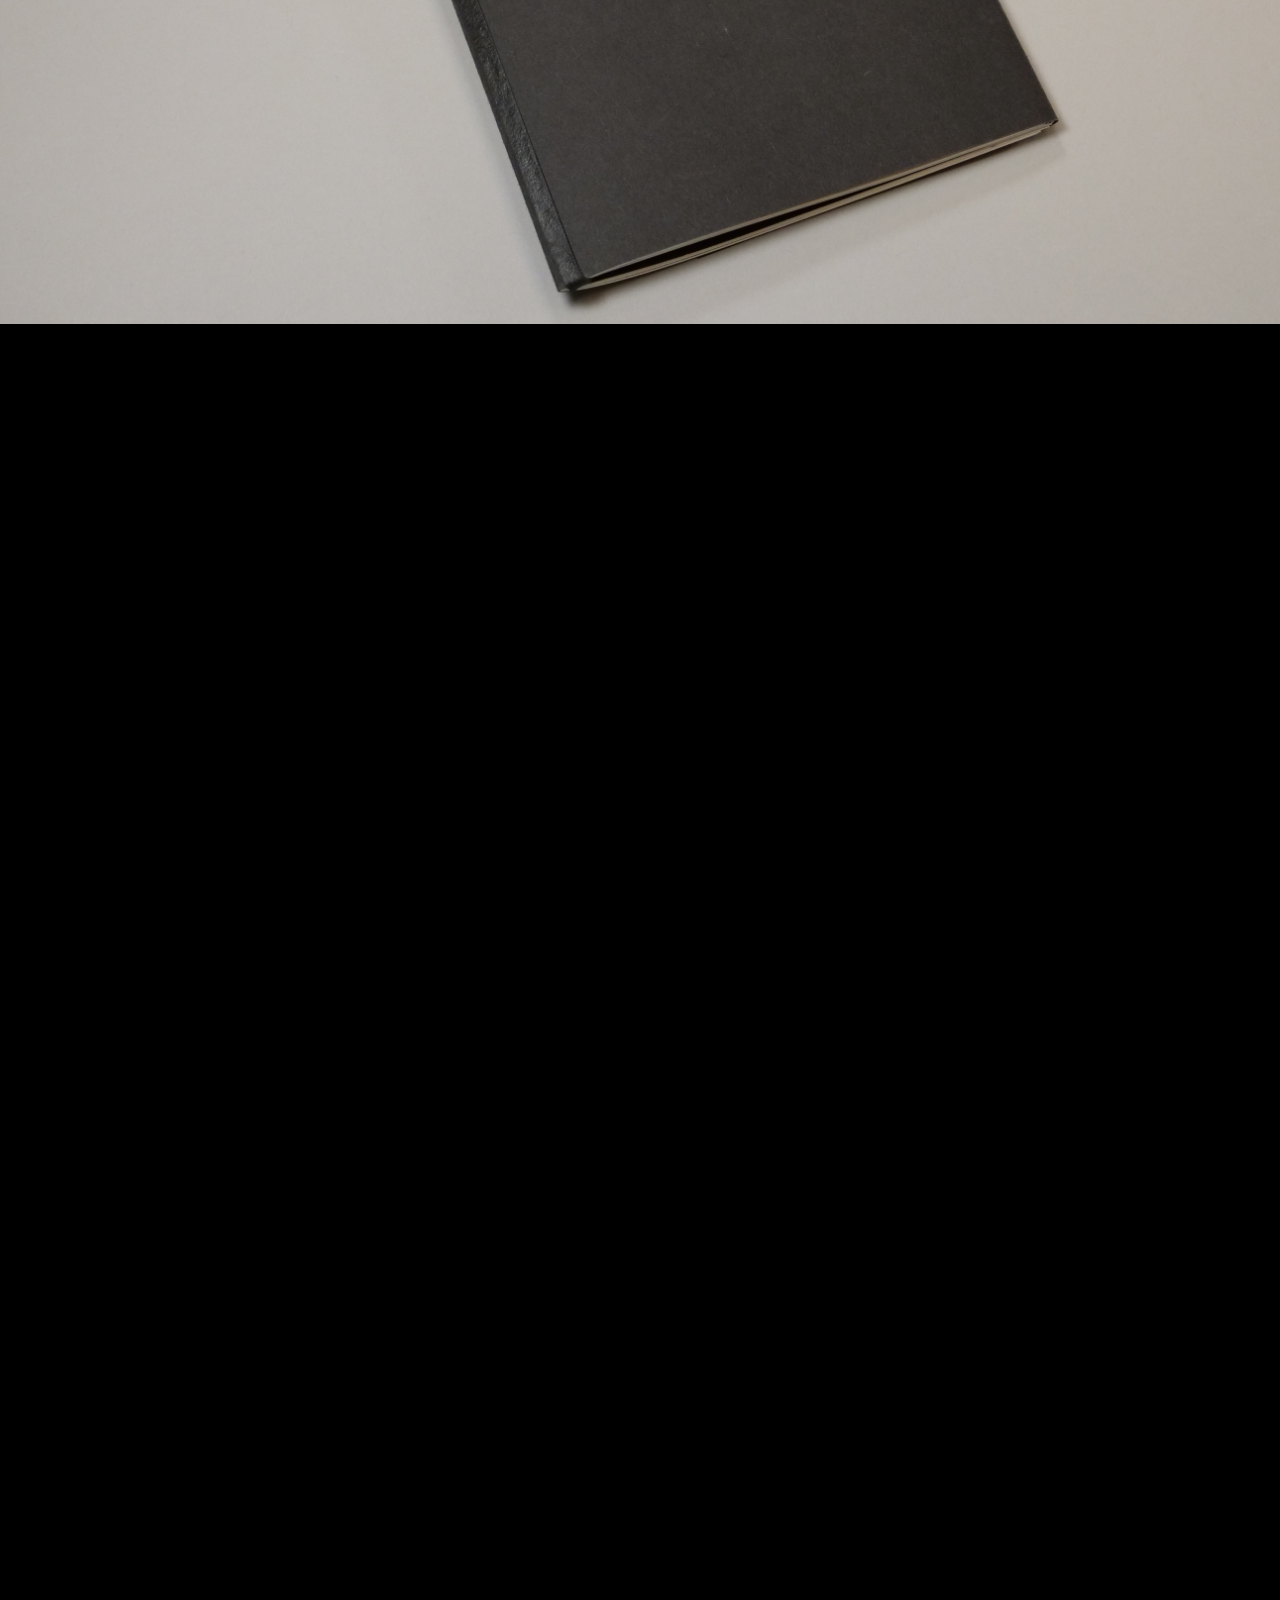
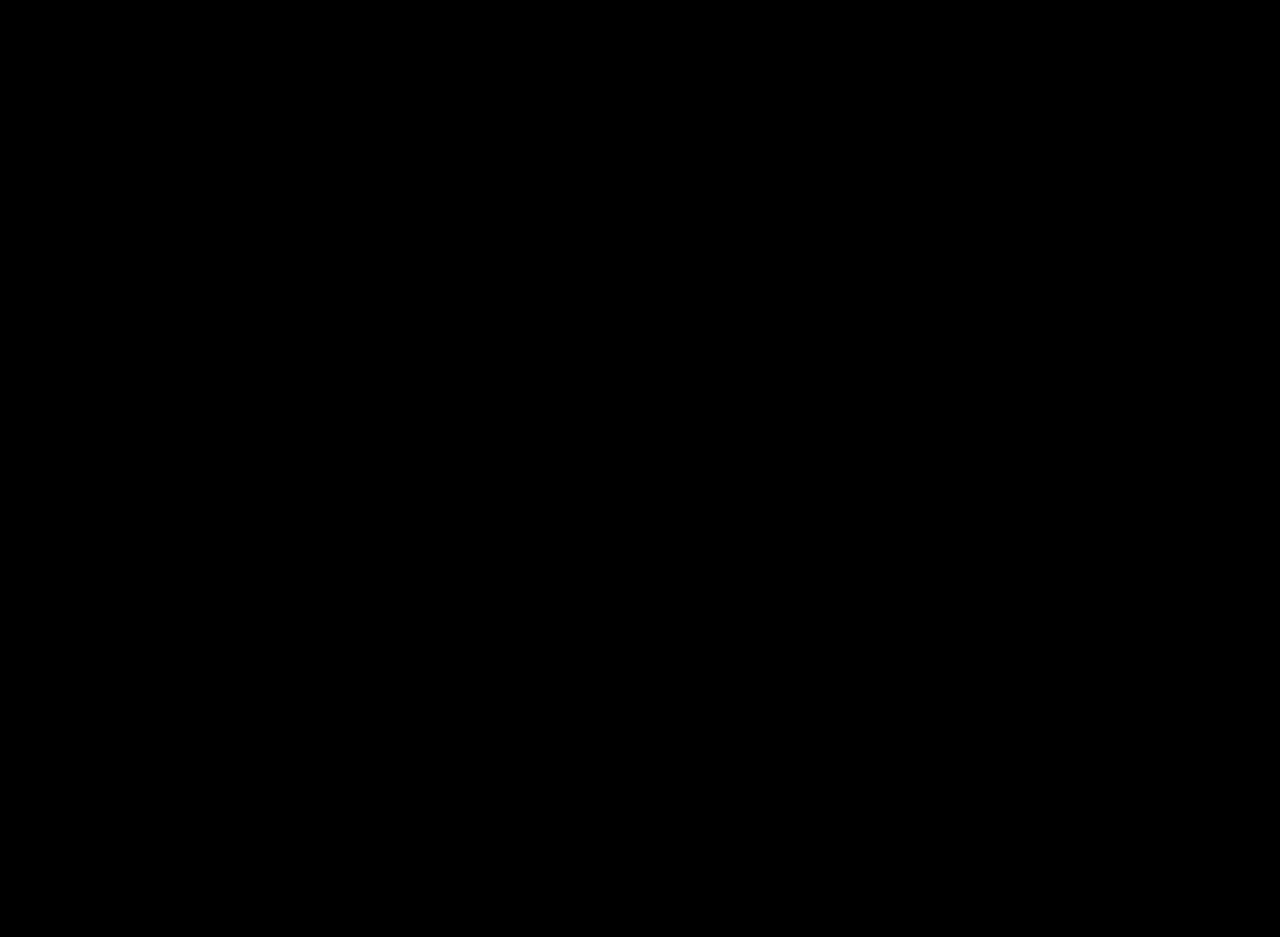
==== commit 2ba4ea3d: "V9.6" ====
--- a/projects/design-as-epistemic.html
+++ b/projects/design-as-epistemic.html
@@ -1,4 +1,4 @@
-<!doctype html><html lang="en"><head><meta charset="utf-8"><meta name="viewport" content="width=device-width,initial-scale=1"><meta name="color-scheme" content="dark"><title>Design as epistemic instrument — Oleksandr Bichuk</title><link rel="preconnect" href="https://fonts.googleapis.com"><link rel="preconnect" href="https://fonts.gstatic.com" crossorigin><link href="https://fonts.googleapis.com/css2?family=Geist+Mono:wght@400;500;600&amp;display=swap" rel="stylesheet"><link rel="stylesheet" href="./project-v94.css?v=9.5"></head>
+<!doctype html><html lang="en"><head><meta charset="utf-8"><meta name="viewport" content="width=device-width,initial-scale=1"><meta name="color-scheme" content="dark"><title>Design as epistemic instrument — Oleksandr Bichuk</title><link rel="preconnect" href="https://fonts.googleapis.com"><link rel="preconnect" href="https://fonts.gstatic.com" crossorigin><link href="https://fonts.googleapis.com/css2?family=Geist+Mono:wght@400;500;600&amp;display=swap" rel="stylesheet"><link rel="stylesheet" href="./project-v94.css?v=9.6"></head>
 <body data-project="design-as-epistemic"><div id="project-wrap" class="project-wrap" data-height="4232">
 <div class="project-sticky-region"><header class="top-header"><div class="header-name">oleksandr bichuk</div><a href="../index.html" class="header-close" aria-label="Back to portfolio index"><span class="header-close-mark" aria-hidden="true">×</span></a></header></div>
 <main id="project-artboard" class="project-artboard" style="height:4232px" aria-label="Design as epistemic instrument"><div class="background" aria-hidden="true"></div>
@@ -17,4 +17,4 @@
 Print: UdK Berlin
 Paper: Metapaper SMOOTH Warmwhite 120 gr
 Font: Suisse Works/Intl</p></section>
-</main></div><script src="./project-v94.js?v=9.5" defer></script></body></html>+</main></div><script src="./project-v94.js?v=9.6" defer></script></body></html>
--- a/projects/project-v94.css
+++ b/projects/project-v94.css
@@ -1,4 +1,4 @@
-/* Portfolio V9.5 — responsive project layout with native-size type.
+/* Portfolio V9.6 — viewport-aware project layout with native-size type.
    Figma reference at 1440px is preserved. Media widths adapt horizontally;
    24px heading, 12px descriptions, 35px header, 220px IRL images do not scale.
    No browser transform scale() of entire artboard. */
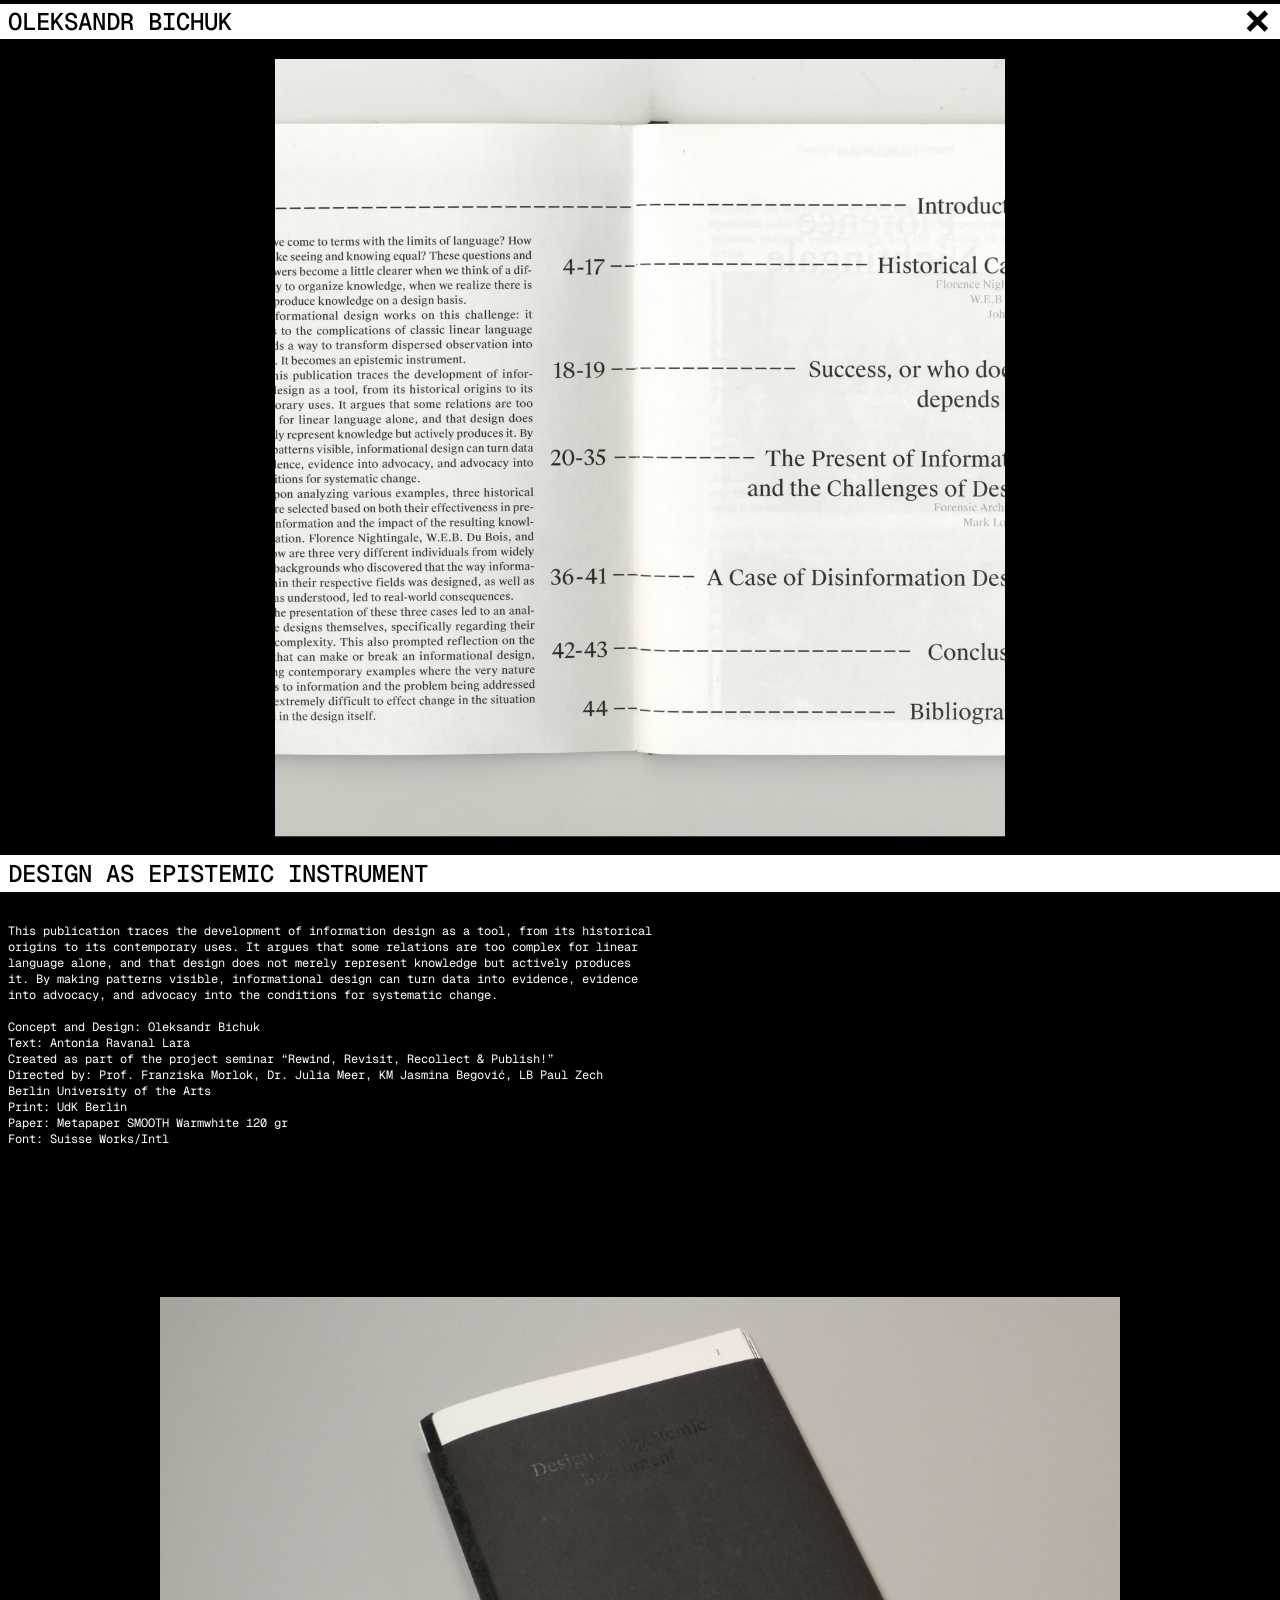
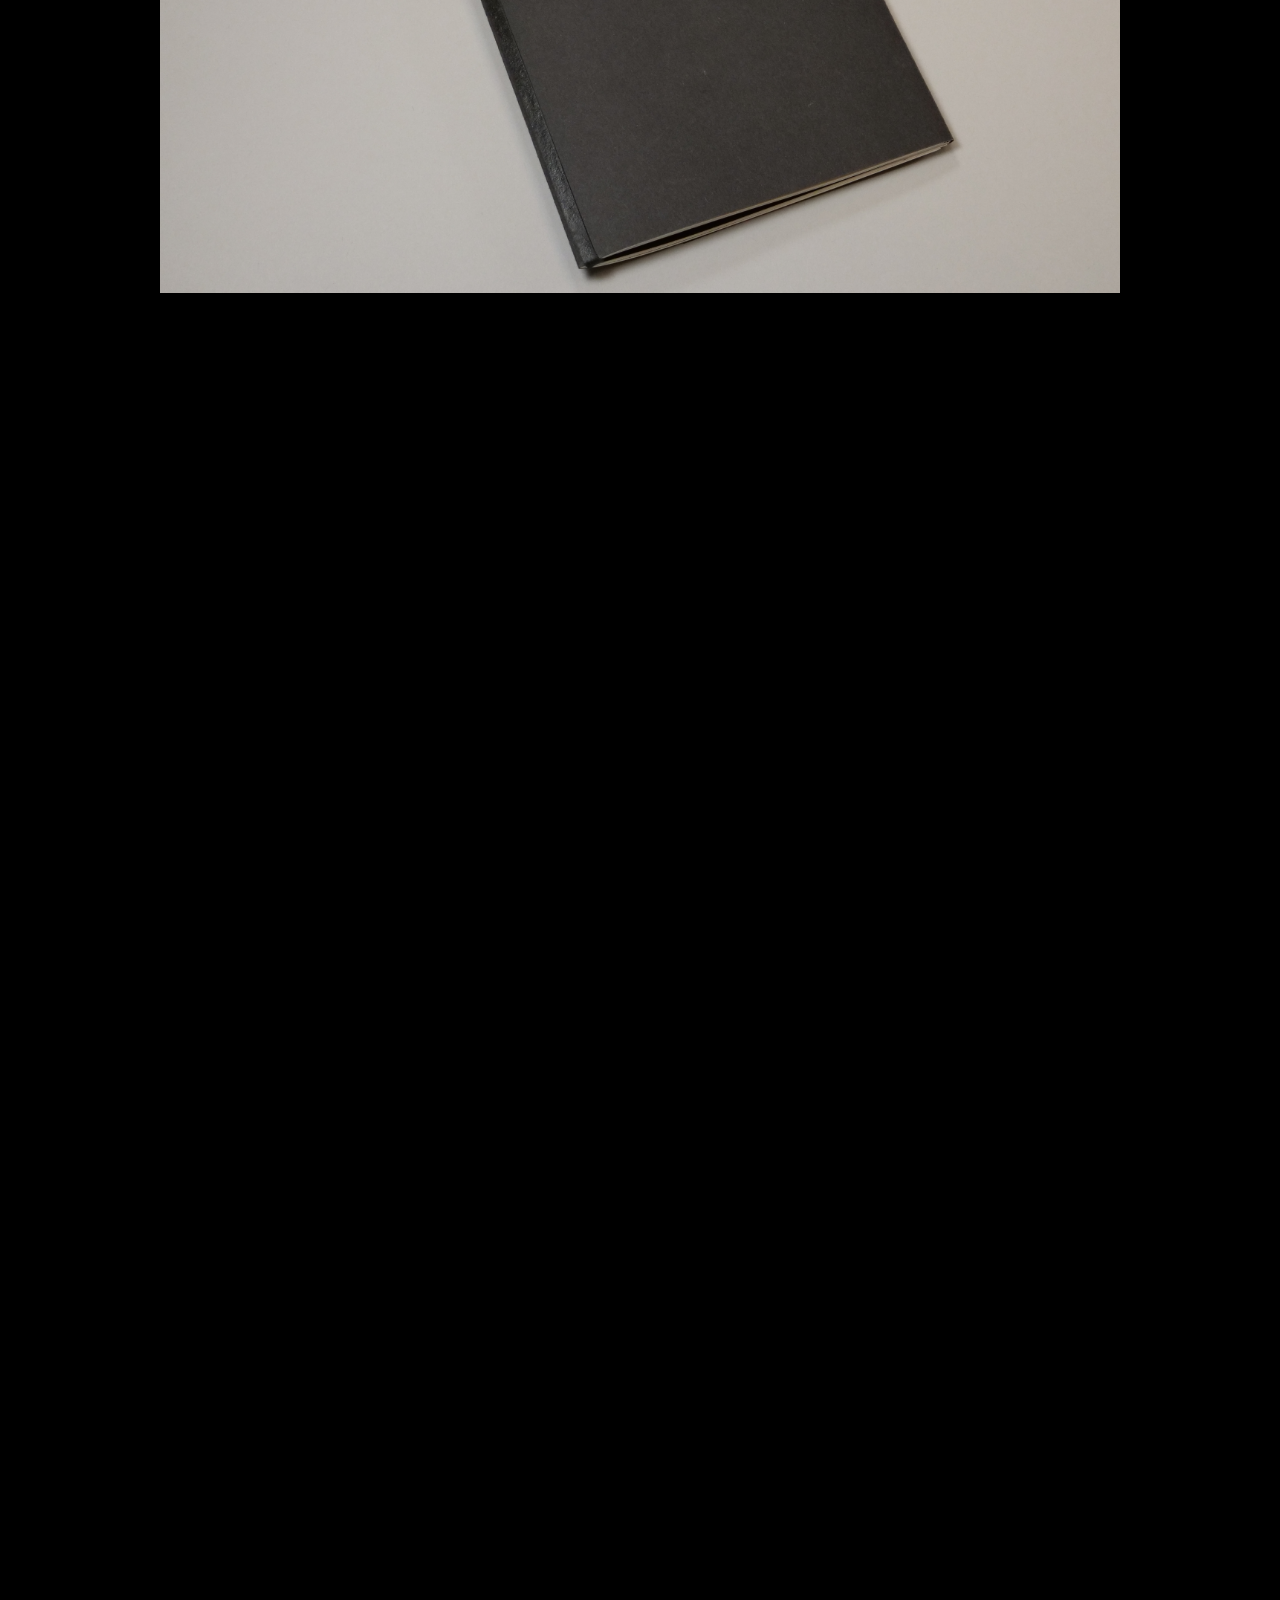
==== commit d772c13c: "V9.7" ====
--- a/projects/design-as-epistemic.html
+++ b/projects/design-as-epistemic.html
@@ -1,4 +1,4 @@
-<!doctype html><html lang="en"><head><meta charset="utf-8"><meta name="viewport" content="width=device-width,initial-scale=1"><meta name="color-scheme" content="dark"><title>Design as epistemic instrument — Oleksandr Bichuk</title><link rel="preconnect" href="https://fonts.googleapis.com"><link rel="preconnect" href="https://fonts.gstatic.com" crossorigin><link href="https://fonts.googleapis.com/css2?family=Geist+Mono:wght@400;500;600&amp;display=swap" rel="stylesheet"><link rel="stylesheet" href="./project-v94.css?v=9.6"></head>
+<!doctype html><html lang="en"><head><meta charset="utf-8"><meta name="viewport" content="width=device-width,initial-scale=1"><meta name="color-scheme" content="dark"><title>Design as epistemic instrument — Oleksandr Bichuk</title><link rel="preconnect" href="https://fonts.googleapis.com"><link rel="preconnect" href="https://fonts.gstatic.com" crossorigin><link href="https://fonts.googleapis.com/css2?family=Geist+Mono:wght@400;500;600&amp;display=swap" rel="stylesheet"><link rel="stylesheet" href="./project-v94.css?v=9.7"></head>
 <body data-project="design-as-epistemic"><div id="project-wrap" class="project-wrap" data-height="4232">
 <div class="project-sticky-region"><header class="top-header"><div class="header-name">oleksandr bichuk</div><a href="../index.html" class="header-close" aria-label="Back to portfolio index"><span class="header-close-mark" aria-hidden="true">×</span></a></header></div>
 <main id="project-artboard" class="project-artboard" style="height:4232px" aria-label="Design as epistemic instrument"><div class="background" aria-hidden="true"></div>
@@ -17,4 +17,4 @@
 Print: UdK Berlin
 Paper: Metapaper SMOOTH Warmwhite 120 gr
 Font: Suisse Works/Intl</p></section>
-</main></div><script src="./project-v94.js?v=9.6" defer></script></body></html>+</main></div><script src="./project-v94.js?v=9.7" defer></script></body></html>
--- a/projects/project-v94.css
+++ b/projects/project-v94.css
@@ -1,7 +1,5 @@
-/* Portfolio V9.6 — viewport-aware project layout with native-size type.
-   Figma reference at 1440px is preserved. Media widths adapt horizontally;
-   24px heading, 12px descriptions, 35px header, 220px IRL images do not scale.
-   No browser transform scale() of entire artboard. */
+/* Portfolio V9.7 — C2F-style centered 75vw project media.
+   Sticky header and title stay full-width. Fonts and IRL thumbnails stay CSS-sized. */
 :root{color-scheme:dark}
 *{box-sizing:border-box}
 html,body{margin:0;padding:0;background:#000;color:#fff}
@@ -23,10 +21,11 @@
 .description p{margin:0;padding:0;width:100%;color:inherit;font:400 12px/16px 'Geist Mono',monospace;white-space:pre-line;overflow-wrap:break-word}
 .description a{color:inherit;text-decoration:none}
 .description a:hover,.description a:focus-visible{text-decoration:underline;text-underline-offset:2px}
+.project-hero-stage,.project-documents-stage{position:absolute;left:50%;transform:translateX(-50%);overflow:hidden;background:#000;z-index:1}
 .project-photo{position:absolute;margin:0;padding:0;overflow:hidden;z-index:1;background:#000}
 .project-photo img,.project-photo video{width:100%;height:100%;display:block;object-fit:cover;object-position:center;border:0;max-width:none}
 .project-photo video{cursor:pointer}
-/* Calibrated crop of the tall 005 source against the 1x Figma hero composition. */
+/* Calibrated horizontal crop of the tall 005 source, relative to centered stage. */
 body[data-project='shahed'] .project-photo.is-hero img{object-position:center 30.13%;transform:translateX(calc(-278px * var(--media-scale)))}
 /* Design hero has the book image centered on a neutral grey field in Figma. */
 body[data-project='design-as-epistemic'] .project-photo.is-hero{background:#d7d8d5}
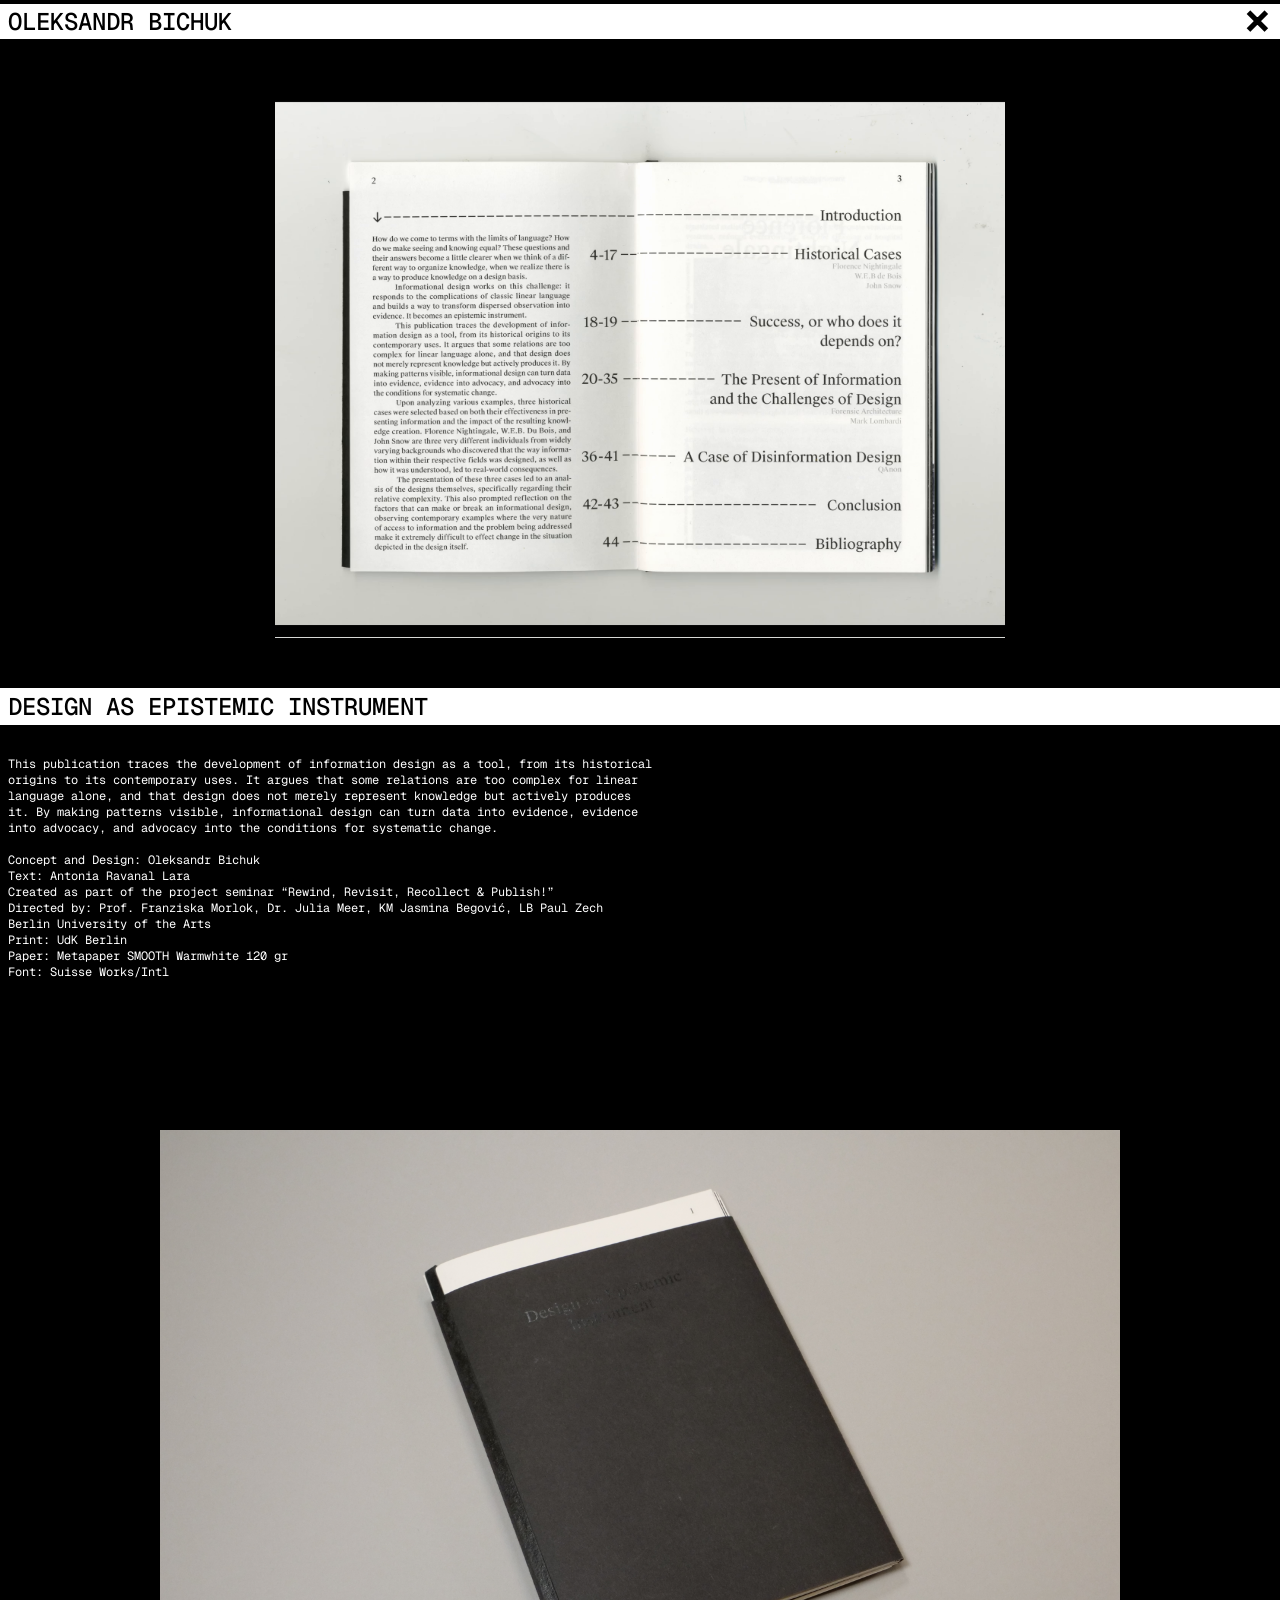
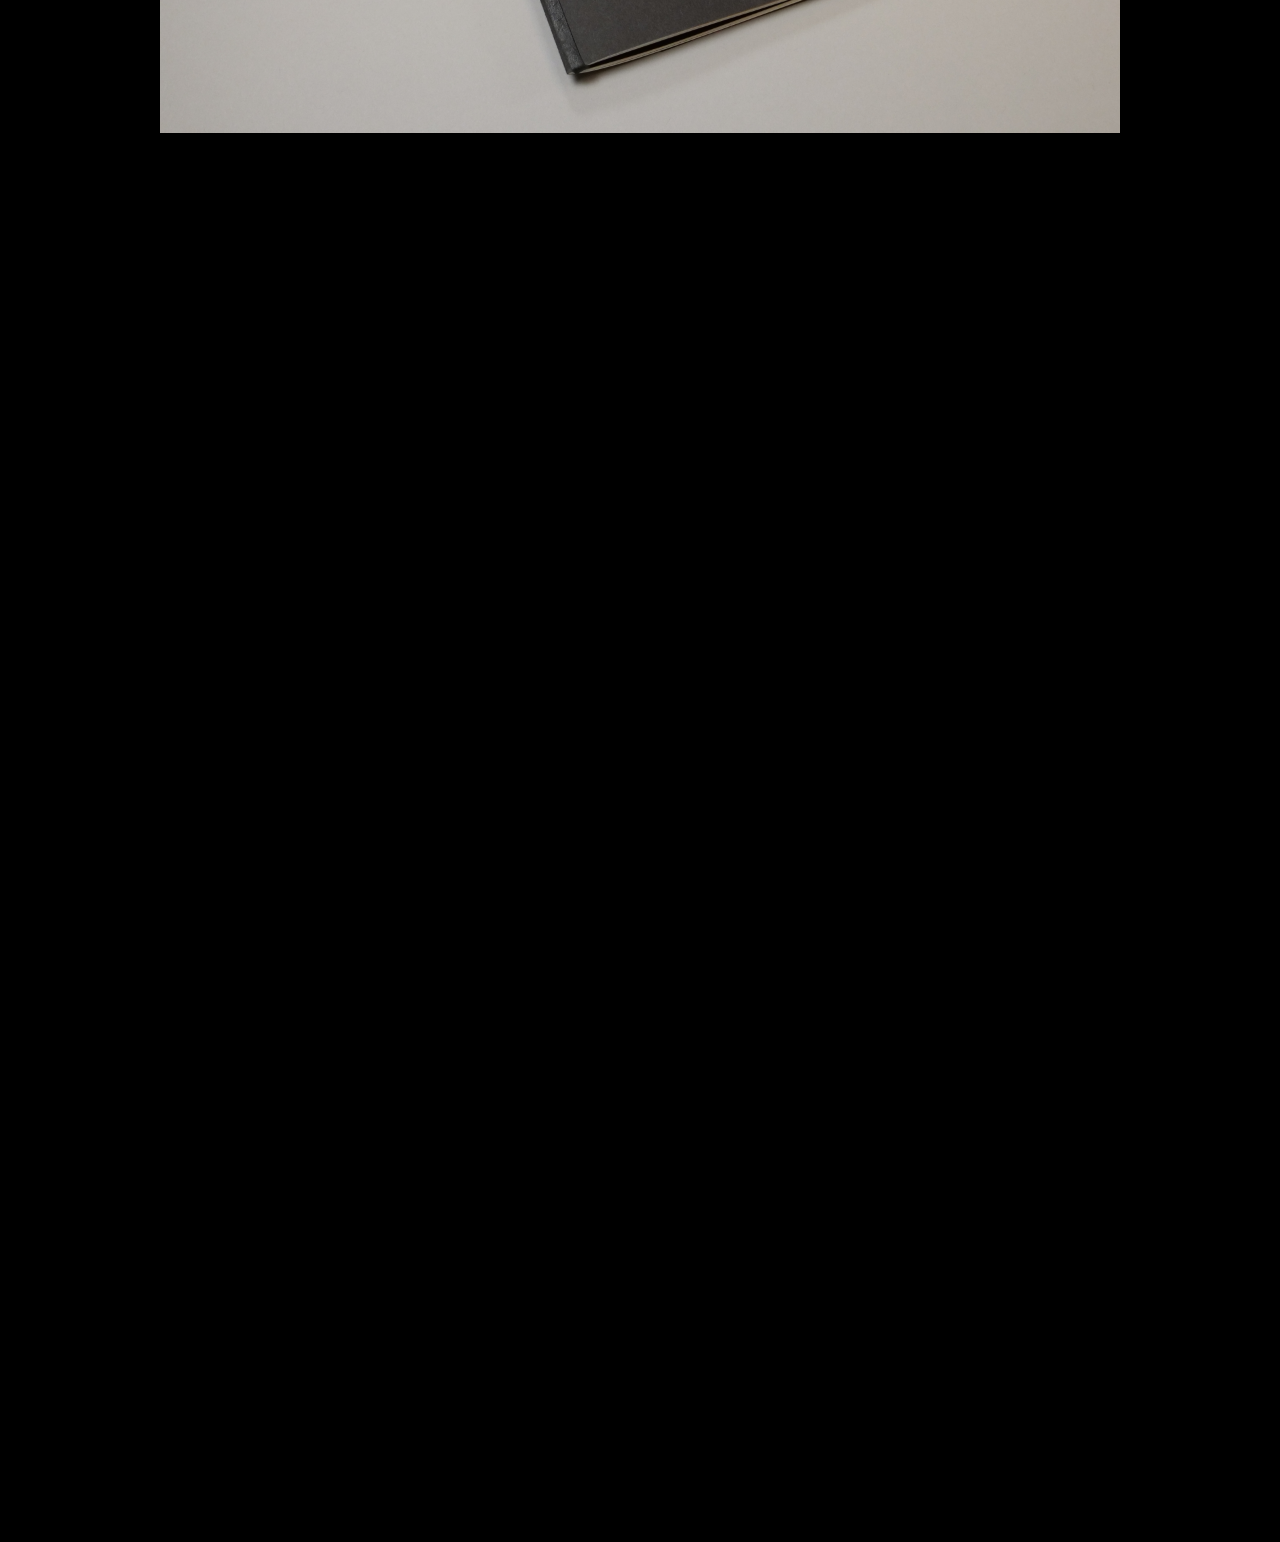
==== commit ea39b5da: "V9.8" ====
--- a/projects/design-as-epistemic.html
+++ b/projects/design-as-epistemic.html
@@ -1,4 +1,4 @@
-<!doctype html><html lang="en"><head><meta charset="utf-8"><meta name="viewport" content="width=device-width,initial-scale=1"><meta name="color-scheme" content="dark"><title>Design as epistemic instrument — Oleksandr Bichuk</title><link rel="preconnect" href="https://fonts.googleapis.com"><link rel="preconnect" href="https://fonts.gstatic.com" crossorigin><link href="https://fonts.googleapis.com/css2?family=Geist+Mono:wght@400;500;600&amp;display=swap" rel="stylesheet"><link rel="stylesheet" href="./project-v94.css?v=9.7"></head>
+<!doctype html><html lang="en"><head><meta charset="utf-8"><meta name="viewport" content="width=device-width,initial-scale=1"><meta name="color-scheme" content="dark"><title>Design as epistemic instrument — Oleksandr Bichuk</title><link rel="preconnect" href="https://fonts.googleapis.com"><link rel="preconnect" href="https://fonts.gstatic.com" crossorigin><link href="https://fonts.googleapis.com/css2?family=Geist+Mono:wght@400;500;600&amp;display=swap" rel="stylesheet"><link rel="stylesheet" href="./project-v94.css?v=9.8"></head>
 <body data-project="design-as-epistemic"><div id="project-wrap" class="project-wrap" data-height="4232">
 <div class="project-sticky-region"><header class="top-header"><div class="header-name">oleksandr bichuk</div><a href="../index.html" class="header-close" aria-label="Back to portfolio index"><span class="header-close-mark" aria-hidden="true">×</span></a></header></div>
 <main id="project-artboard" class="project-artboard" style="height:4232px" aria-label="Design as epistemic instrument"><div class="background" aria-hidden="true"></div>
@@ -17,4 +17,4 @@
 Print: UdK Berlin
 Paper: Metapaper SMOOTH Warmwhite 120 gr
 Font: Suisse Works/Intl</p></section>
-</main></div><script src="./project-v94.js?v=9.7" defer></script></body></html>+</main></div><script src="./project-v94.js?v=9.8" defer></script></body></html>
--- a/projects/project-v94.css
+++ b/projects/project-v94.css
@@ -1,4 +1,4 @@
-/* Portfolio V9.7 — C2F-style centered 75vw project media.
+/* Portfolio V9.8 — centered, proportional project media.
    Sticky header and title stay full-width. Fonts and IRL thumbnails stay CSS-sized. */
 :root{color-scheme:dark}
 *{box-sizing:border-box}
@@ -21,12 +21,13 @@
 .description p{margin:0;padding:0;width:100%;color:inherit;font:400 12px/16px 'Geist Mono',monospace;white-space:pre-line;overflow-wrap:break-word}
 .description a{color:inherit;text-decoration:none}
 .description a:hover,.description a:focus-visible{text-decoration:underline;text-underline-offset:2px}
-.project-hero-stage,.project-documents-stage{position:absolute;left:50%;transform:translateX(-50%);overflow:hidden;background:#000;z-index:1}
-.project-photo{position:absolute;margin:0;padding:0;overflow:hidden;z-index:1;background:#000}
-.project-photo img,.project-photo video{width:100%;height:100%;display:block;object-fit:cover;object-position:center;border:0;max-width:none}
+.project-hero-stage,.project-documents-stage{position:absolute;overflow:visible;background:#000;z-index:1}
+.project-hero-stage.has-authored-crop,.has-authored-crop .project-photo{overflow:hidden}
+.project-photo{position:absolute;margin:0;padding:0;overflow:visible;z-index:1;background:#000}
+.project-photo img,.project-photo video{width:100%;height:100%;display:block;object-fit:contain;object-position:center;border:0;max-width:none}
 .project-photo video{cursor:pointer}
 /* Calibrated horizontal crop of the tall 005 source, relative to centered stage. */
-body[data-project='shahed'] .project-photo.is-hero img{object-position:center 30.13%;transform:translateX(calc(-278px * var(--media-scale)))}
+body[data-project='shahed'] .project-photo.is-hero img{object-fit:cover;object-position:center 30.13%;transform:translateX(calc(-278px * var(--media-scale)))}
 /* Design hero has the book image centered on a neutral grey field in Figma. */
 body[data-project='design-as-epistemic'] .project-photo.is-hero{background:#d7d8d5}
 /* IRL — Figma PhotoLayout: x=130, top=65, 5 columns × 220px and 20px gap. */
@@ -45,6 +46,7 @@
  .header-name{font-size:clamp(13px,2.4vw,24px);max-width:calc(100% - 55px)}
  .header-close{width:60px}
  .header-close-mark{left:auto;right:8px;width:auto}
+ .work-title{height:auto;min-height:37px;padding:2px 8px}
  .work-title h1{font-size:clamp(15px,2.3vw,24px);white-space:normal;line-height:1.1}
 }
 @media(max-width:700px){.irl-gallery{width:min(460px, calc(100% - 24px))}}
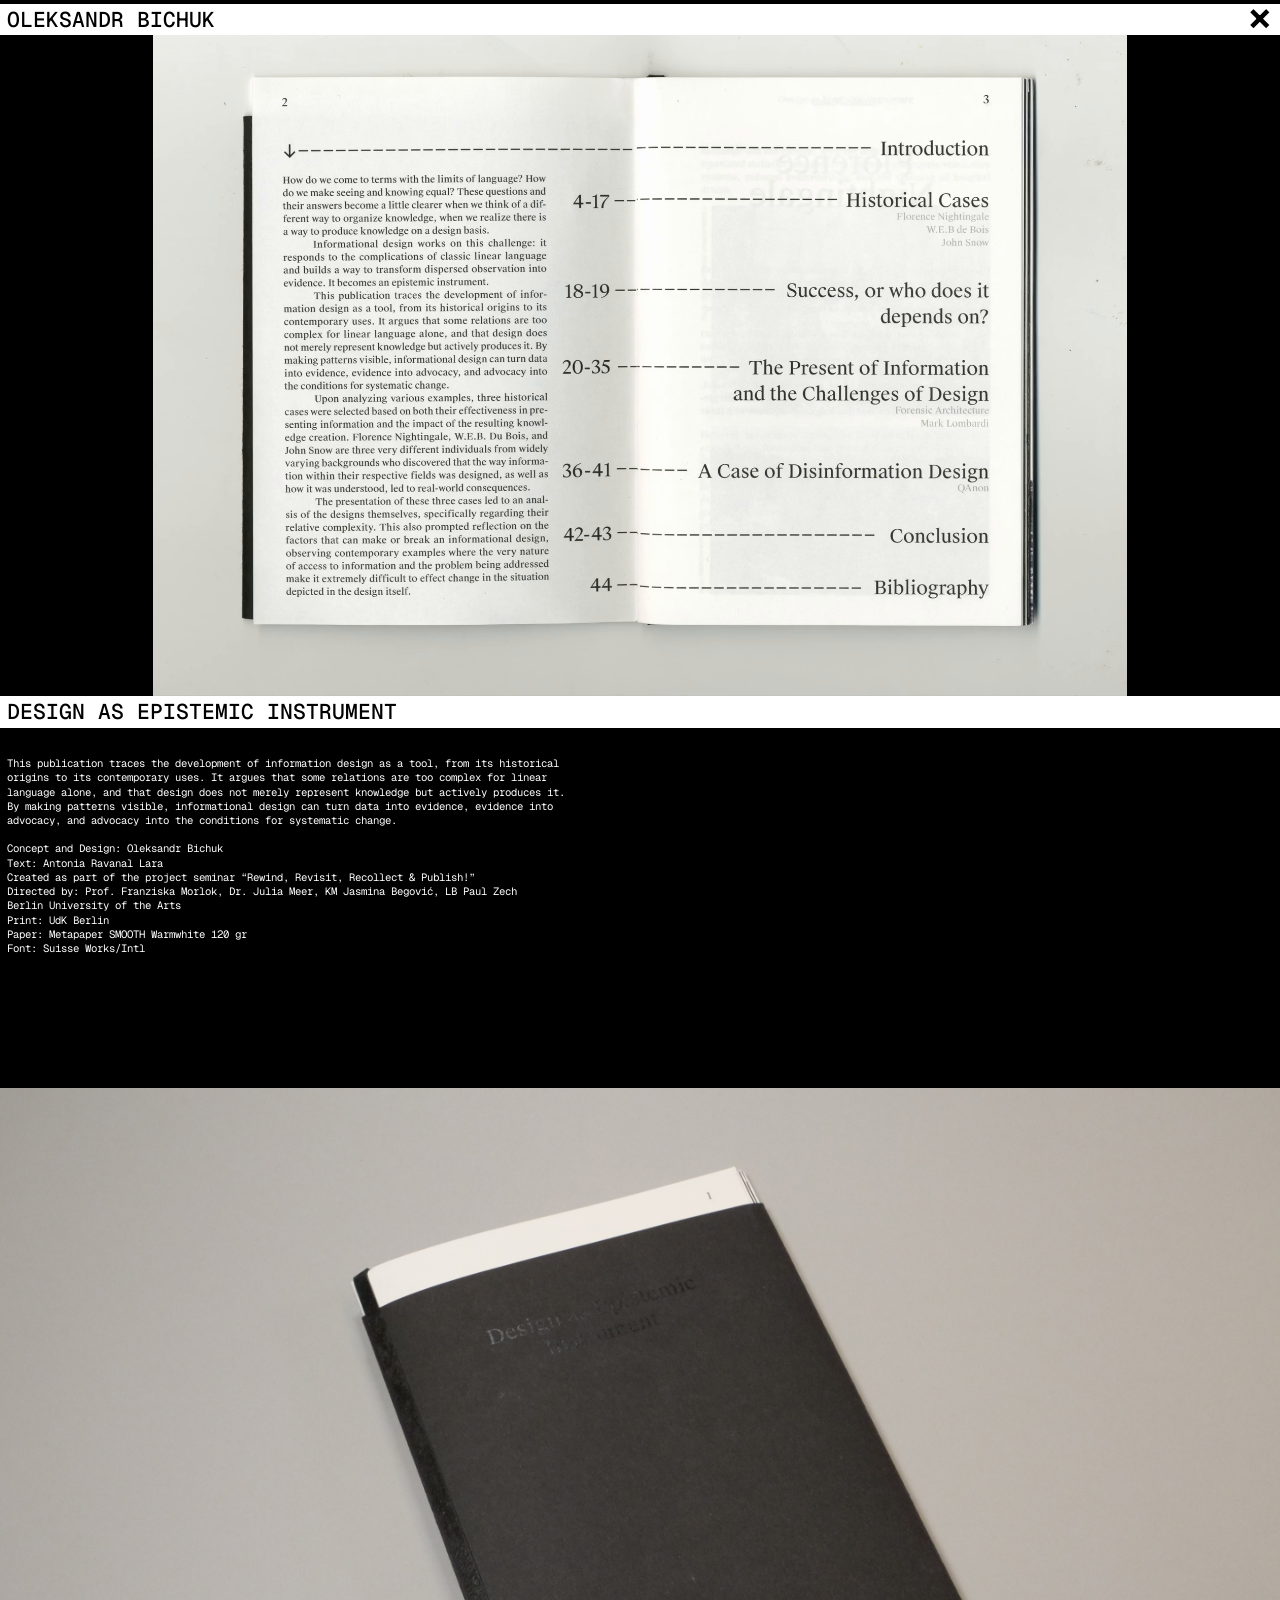
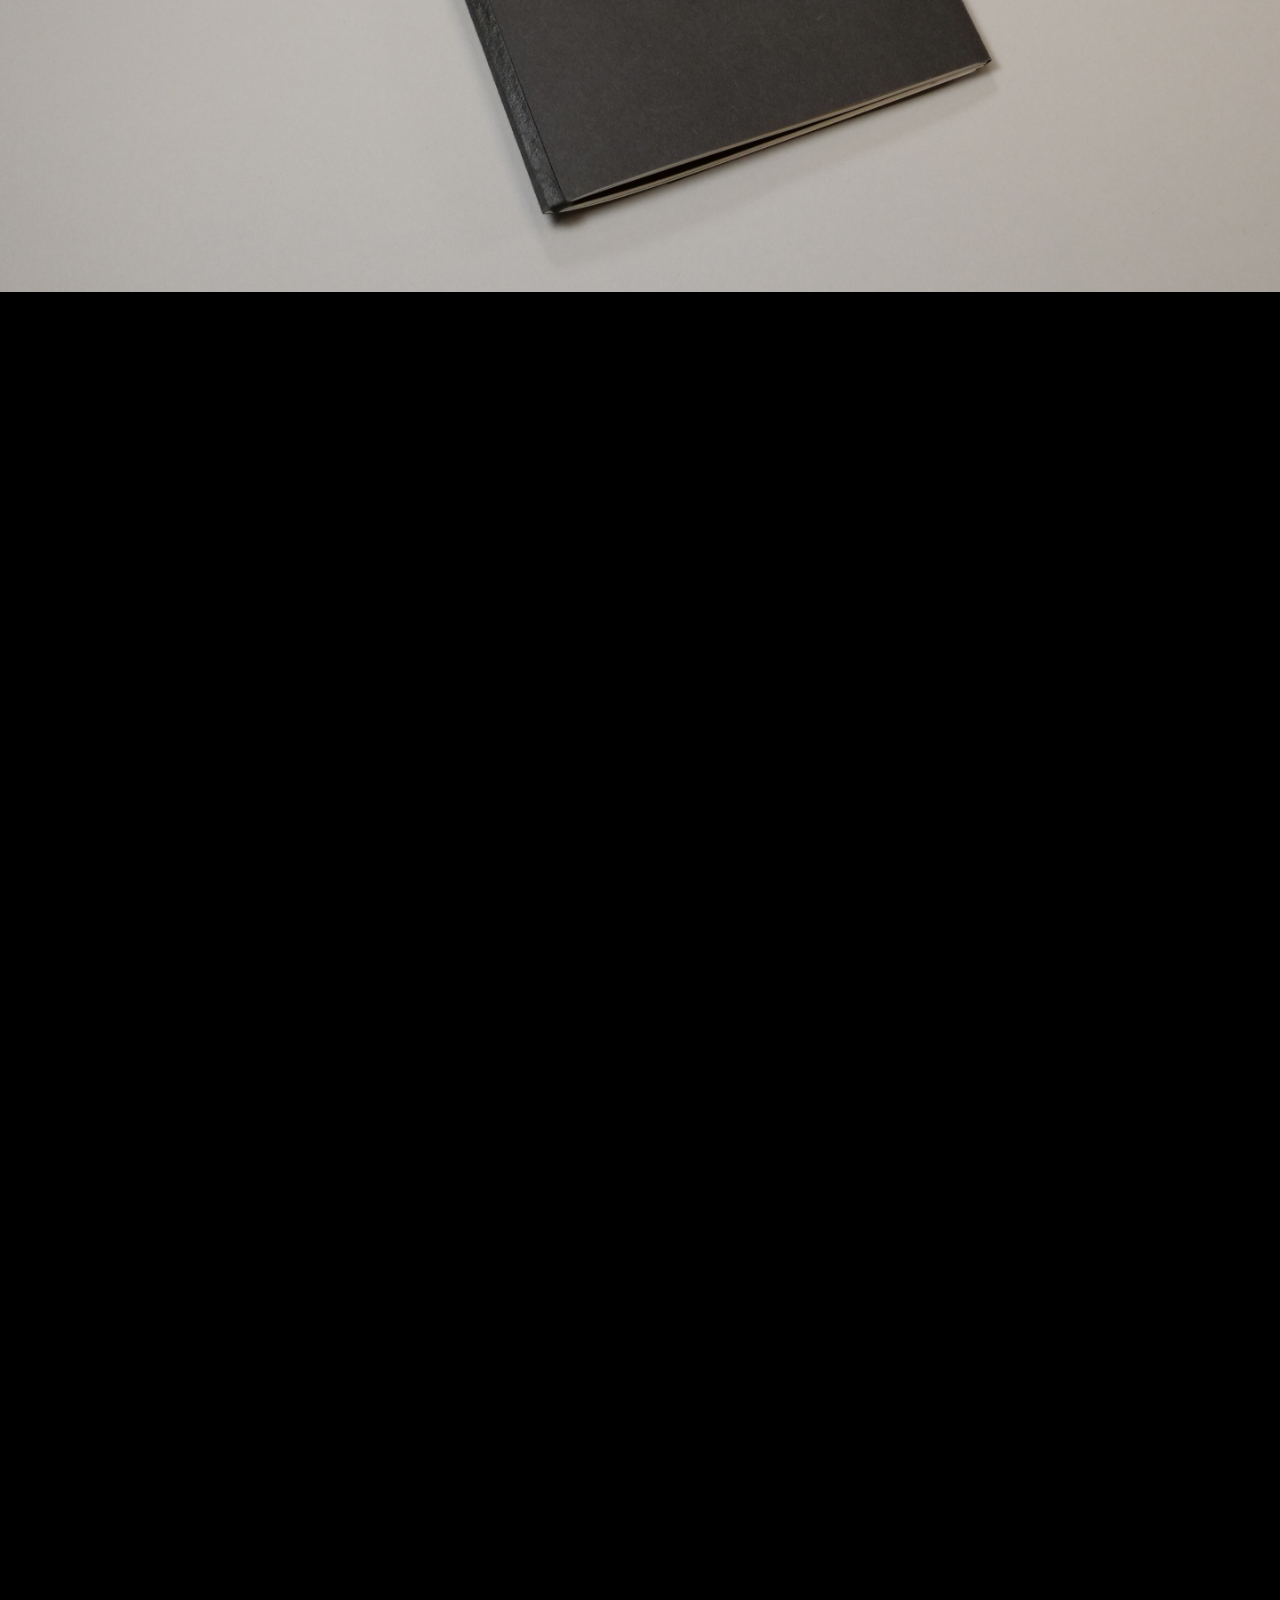
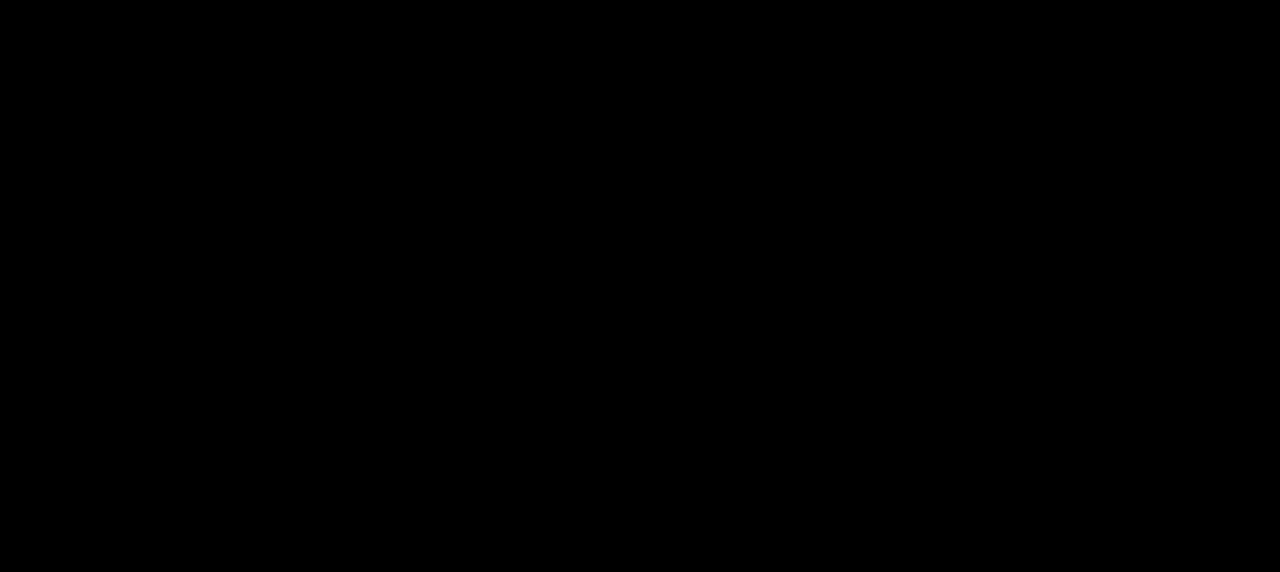
==== commit 0b744c0e: "V9.9" ====
--- a/projects/design-as-epistemic.html
+++ b/projects/design-as-epistemic.html
@@ -1,4 +1,4 @@
-<!doctype html><html lang="en"><head><meta charset="utf-8"><meta name="viewport" content="width=device-width,initial-scale=1"><meta name="color-scheme" content="dark"><title>Design as epistemic instrument — Oleksandr Bichuk</title><link rel="preconnect" href="https://fonts.googleapis.com"><link rel="preconnect" href="https://fonts.gstatic.com" crossorigin><link href="https://fonts.googleapis.com/css2?family=Geist+Mono:wght@400;500;600&amp;display=swap" rel="stylesheet"><link rel="stylesheet" href="./project-v94.css?v=9.8"></head>
+<!doctype html><html lang="en"><head><meta charset="utf-8"><meta name="viewport" content="width=device-width,initial-scale=1"><meta name="color-scheme" content="dark"><title>Design as epistemic instrument — Oleksandr Bichuk</title><link rel="preconnect" href="https://fonts.googleapis.com"><link rel="preconnect" href="https://fonts.gstatic.com" crossorigin><link href="https://fonts.googleapis.com/css2?family=Geist+Mono:wght@400;500;600&amp;display=swap" rel="stylesheet"><link rel="stylesheet" href="./project-v94.css?v=9.9"></head>
 <body data-project="design-as-epistemic"><div id="project-wrap" class="project-wrap" data-height="4232">
 <div class="project-sticky-region"><header class="top-header"><div class="header-name">oleksandr bichuk</div><a href="../index.html" class="header-close" aria-label="Back to portfolio index"><span class="header-close-mark" aria-hidden="true">×</span></a></header></div>
 <main id="project-artboard" class="project-artboard" style="height:4232px" aria-label="Design as epistemic instrument"><div class="background" aria-hidden="true"></div>
@@ -17,4 +17,4 @@
 Print: UdK Berlin
 Paper: Metapaper SMOOTH Warmwhite 120 gr
 Font: Suisse Works/Intl</p></section>
-</main></div><script src="./project-v94.js?v=9.8" defer></script></body></html>+</main></div><script src="./project-v94.js?v=9.9" defer></script></body></html>
--- a/projects/project-v94.css
+++ b/projects/project-v94.css
@@ -52,3 +52,23 @@
 @media(max-width:700px){.irl-gallery{width:min(460px, calc(100% - 24px))}}
 @media(max-width:460px){.irl-gallery{width:min(220px, calc(100% - 24px))}}
 
+
+/* V9.9: desktop intro follows the original 1440px frame uniformly. */
+body:not([data-project='irl-glitch']) .project-wrap{--figma-scale:1;--s4:4px;--s8:calc(8px * var(--figma-scale));--s24:calc(24px * var(--figma-scale));--s31:calc(31px * var(--figma-scale));--s35:calc(35px * var(--figma-scale));--s39:calc(4px + var(--s35));--s48:calc(48px * var(--figma-scale));--s62:calc(62px * var(--figma-scale));--s508:calc(508px * var(--figma-scale));--s524:calc(524px * var(--figma-scale));--sn17:calc(-17px * var(--figma-scale));}
+body:not([data-project='irl-glitch']) .header-name{font-size:var(--s24);max-width:calc(100% - 55px)}
+body:not([data-project='irl-glitch']) .header-close{width:max(40px,var(--s524))}
+body:not([data-project='irl-glitch']) .header-close-mark{left:auto;right:var(--s8);width:auto}
+body:not([data-project='irl-glitch']) .work-title{height:calc(37px * var(--figma-scale));min-height:0;padding:0 var(--s8)}
+body:not([data-project='irl-glitch']) .work-title h1{font-size:var(--s24);line-height:var(--s31);white-space:nowrap}
+body:not([data-project='irl-glitch']) .description{left:var(--s8);width:min(calc(646px * var(--figma-scale)),calc(100% - 2 * var(--s8)));padding:calc(4px * var(--figma-scale)) 0}
+body:not([data-project='irl-glitch']) .description p{font-size:calc(12px * var(--figma-scale));line-height:calc(16px * var(--figma-scale))}
+.project-hero-stage{overflow:hidden}
+.project-hero-stage .project-photo{overflow:hidden}
+.project-hero-stage .project-photo img,.project-hero-stage .project-photo video{object-fit:cover}
+.project-photo.is-documentation img,.project-photo.is-documentation video{object-fit:contain}
+/* Narrow-screen readability fallback; not a separate Figma mobile design. */
+.project-wrap.is-compact .work-title{height:auto;min-height:30px;padding:4px 8px}
+.project-wrap.is-compact .work-title h1{font-size:14px;line-height:1.2;white-space:normal}
+.project-wrap.is-compact .description{left:8px;width:min(646px,calc(100% - 16px))}
+.project-wrap.is-compact .description p{font-size:12px;line-height:16px}
+body:not([data-project='irl-glitch']) .project-wrap.is-compact{--s24:14px;--s31:20px;--s35:27px;--s48:32px;--s62:40px;--sn17:-9px;--s8:8px}
